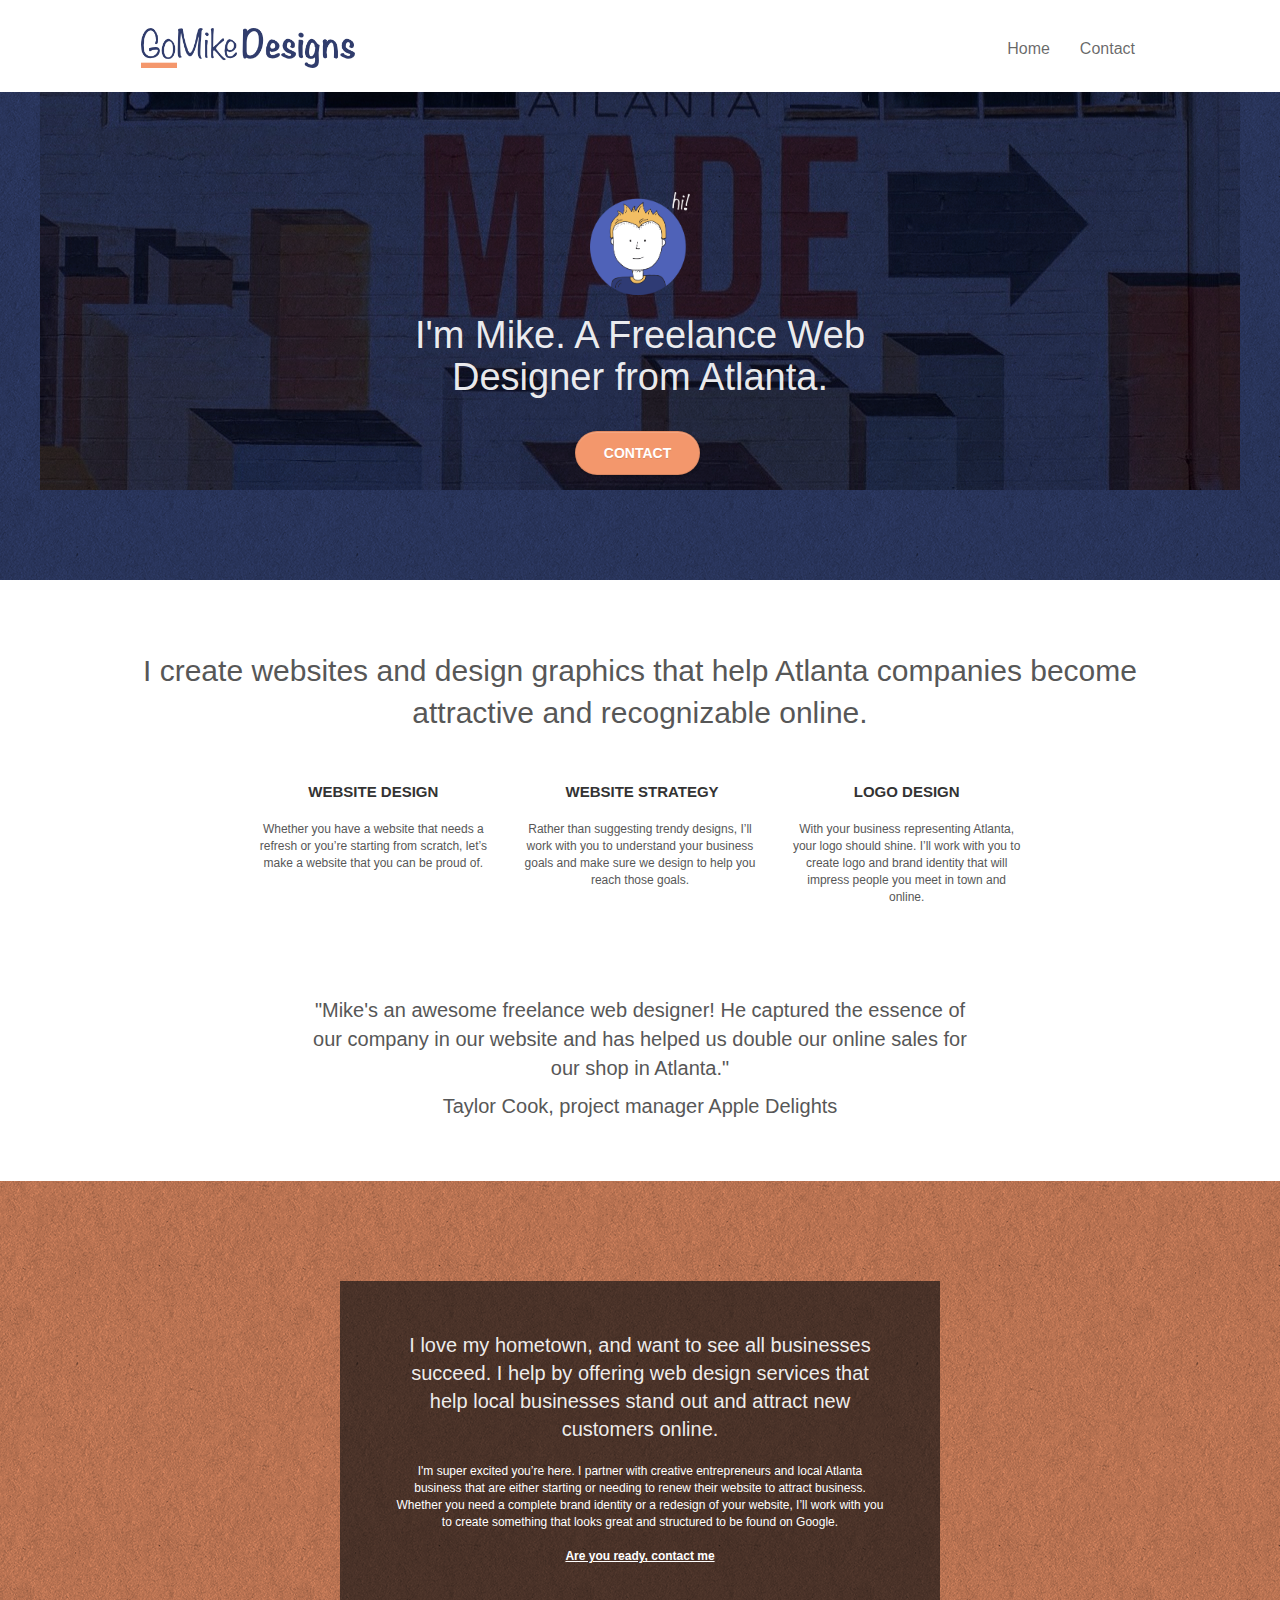
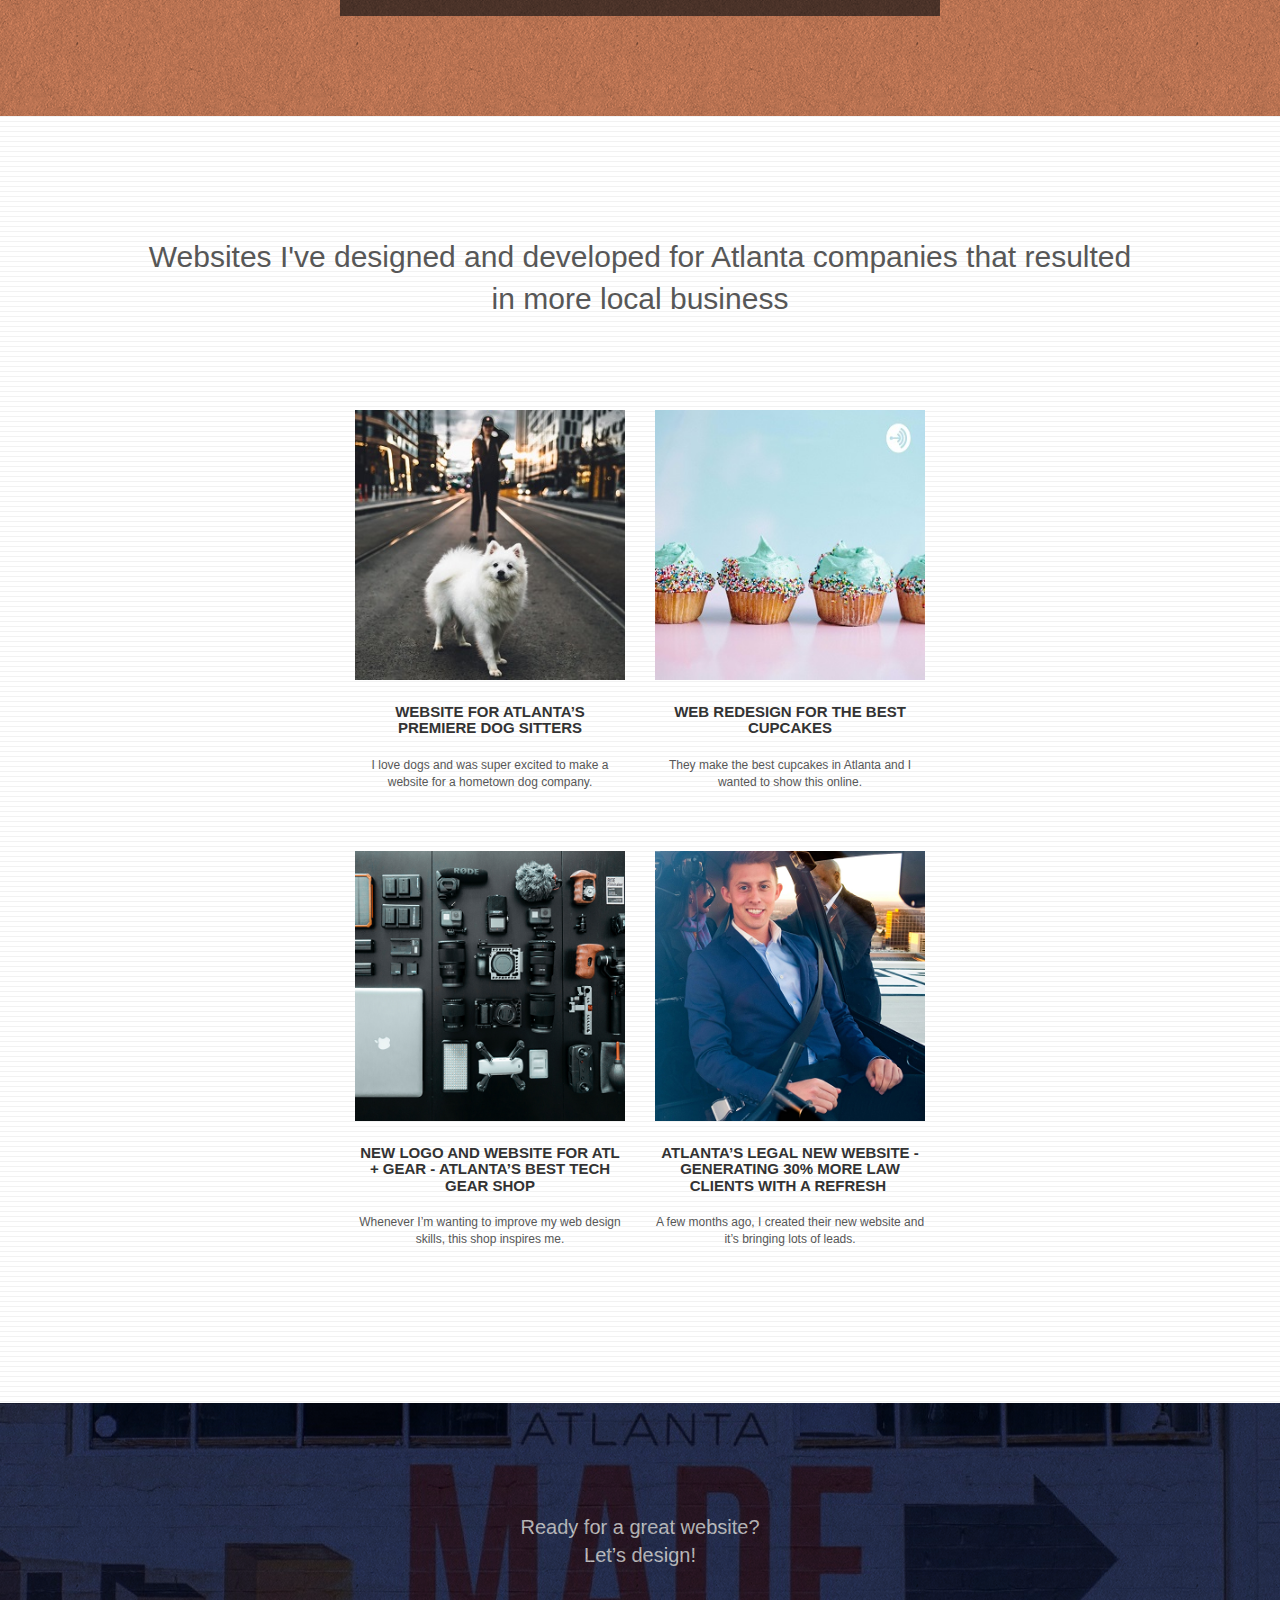
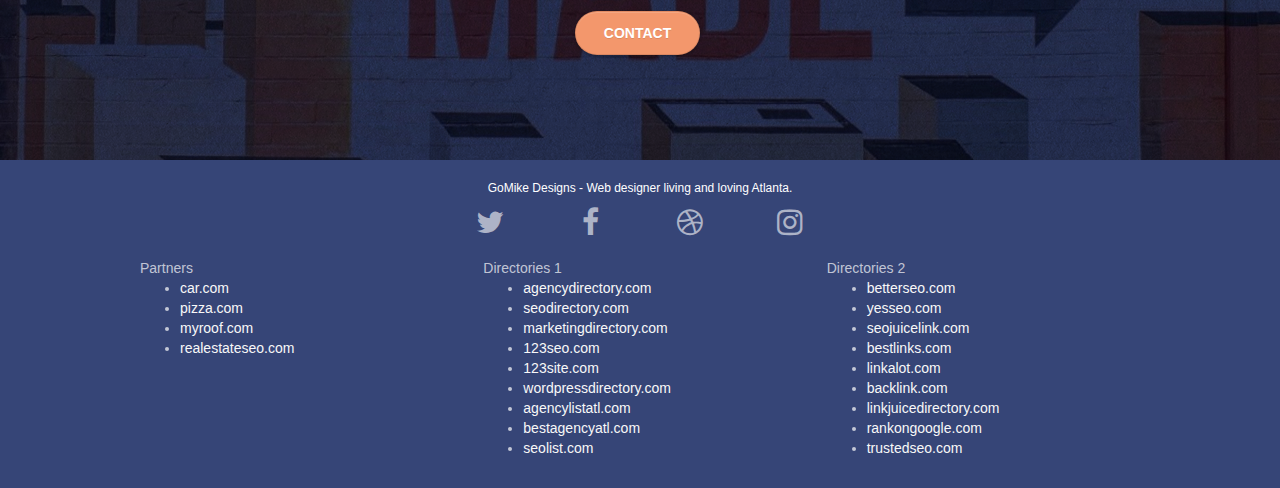
==== index.html @ 4f13a613 "resized images, few tweaks on code, changed a few colors" ====
<!doctype html>
<html lang="Default">
<head>
    <meta charset="utf-8">
    <meta name="description" content="This is Mike's website showcasing his objectives and projects as a freelance web designer from Atlanta.">
    <meta name="viewport" content="width=device-width, initial-scale=1.0, viewport-fit=cover">
    <link rel="shortcut icon" type="image/png" href="favicon.jpg">
    
	<link rel="stylesheet" type="text/css" href="styles.css">
	<link rel="stylesheet" type="text/css" href="./css/font-awesome.css">

    <title>Mike's Website</title>

    
<!-- Analytics -->
 
<!-- Analytics END -->
    
</head>
<body>
<!-- Main container -->
<div class="page-container">
    
<!-- bloc-0 -->
<div class="bloc bgc-white l-bloc " id="bloc-0">
	<div class="container bloc-sm">
		<nav class="navbar row">
			<div class="navbar-header">
					<a class="navbar-brand" href="index.html"><img src="img/atlanta%20web%20design%20logo.png" alt="Mike's freelance web developer logo Go Mike Designs" height="40" /></a>
					
				<button id="nav-toggle" type="button" class="ui-navbar-toggle navbar-toggle" data-toggle="collapse" data-target=".navbar-1">
					<span class="sr-only">Toggle navigation</span><span class="icon-bar"></span><span class="icon-bar"></span><span class="icon-bar"></span>
				</button>
			</div>
			<div class="collapse navbar-collapse navbar-1 special-dropdown-nav">
				<ul class="site-navigation nav navbar-nav">
					<li>
						<a href="index.html">Home</a>
					</li>
					<li>
					</li>
					<li>
						<a href="page2.html">Contact</a>
					</li>
				</ul>
			</div>
		</nav>
	</div>
</div>
<!-- bloc-0 END -->

<!-- bloc-1-hero -->
<div class="bloc bgc-dark-slate-blue bg-atlanta-20made-20sign d-bloc bg-t-edge bloc-bg-texture texture-paper b-parallax" id="bloc-1-hero">
	<div class="container bloc-lg">
		<div class="row tight-width-whitespace">
			<div class="col-sm-12">
				<img src="img/atlanta%20web%20designer%20mike.png" class="center-block image-resize-mode" width="100" alt="Mike's designer avatar saying hi from Atlanta" />
				<h1 class="text-center hero-bloc-text tc-white ">
					I'm Mike. A Freelance Web Designer from Atlanta.
				</h1>
				<div class="text-center">
					<a href="page2.html" class="btn btn-lg btn-clean btn-rd cta-hero btn-atomic-tangerine" id="cta-hero">Contact</a>
				</div>
			</div>
		</div>
	</div>
</div>
<!-- bloc-1-hero END -->

<!-- bloc-2-services -->
<div class="bloc bgc-white l-bloc" id="bloc-2-services">
	<div class="container bloc-md">
		<div class="row">
			<div class="col-sm-12 text-center">
				<h2 class="big">I create websites and design graphics that help Atlanta companies become attractive and recognizable online.</h2>
			</div>
		</div>
		<div class="row voffset-lg med-width-whitespace">
			<div class="col-sm-4">
				<div class="text-center">
					<span class="et-icon-browser sm-shadow icon-dark-slate-blue icons icon-lg"></span>
				</div>
				<h3 class="mg-md text-center service-header">
					Website Design
				</h3>
				<p class="text-center ">
					Whether you have a website that needs a refresh or you&rsquo;re starting from scratch, let&rsquo;s make a website that you can be proud of.
				</p>
			</div>
			<div class="col-sm-4">
				<div class="text-center">
					<span class="et-icon-presentation sm-shadow icon-dark-slate-blue icons icon-lg"></span>
				</div>
				<h3 class="mg-md text-center service-header">
					&nbsp;Website Strategy
				</h3>
				<p class="text-center ">
					Rather than suggesting trendy designs, I&rsquo;ll work with you to understand your business goals and make sure we design to help you reach those goals.<br>
				</p>
			</div>
			<div class="col-sm-4">
				<div class="text-center">
					<span class="et-icon-edit sm-shadow icon-dark-slate-blue icons icon-lg"></span>
				</div>
				<h3 class="mg-md text-center service-header">
					Logo Design
				</h3>
				<p class="text-center ">
					With your business representing Atlanta, your logo should shine. I&rsquo;ll work with you to create logo and brand identity that will impress people you meet in town and online.
				</p>
			</div>
		</div>
		<div class="row voffset-lg voffset">
			<div class="col-xs-12 col-md-8 col-md-offset-2 text-center">
				<p class="big">"Mike's an awesome freelance web designer! He captured the essence of our company in our website and has helped us double our online sales for our shop in Atlanta."</p>
				<p class="big">Taylor Cook, project manager Apple Delights</p>
			</div>
		</div>
	</div>
</div>
<!-- bloc-2-services END -->

<!-- bloc-3-what-i-do -->
<div class="bloc tc-white bgc-atomic-tangerine bloc-bg-texture texture-paper b-parallax bg-atlanta-20made-20sign-20orange d-bloc" id="bloc-3-what-i-do">
	<div class="container bloc-lg">
		<div class="row tight-width-whitespace black-background">
			<div class="col-sm-12">
				<h2 class="mg-md text-center tc-white">
					I love my hometown, and want to see all businesses succeed. I help by offering web design services that help local businesses stand out and attract new customers online.<br>
				</h2>
				<p class="text-center white">
					I'm super excited you&rsquo;re here. I partner with creative entrepreneurs and local Atlanta business that are either starting or needing to renew their website to attract business. Whether you need a complete brand identity or a redesign of your website, I&rsquo;ll work with you to create something that looks great and structured to be found on Google.<br><br><a class="ltc-white bold-link" href="page2.html">Are you ready, contact me</a><br>
				</p>
			</div>
		</div>
	</div>
</div>
<!-- bloc-3-what-i-do END -->

<!-- bloc-4-portfolio -->
<div class="bloc bgc-white bg-lines-h2-bg bg-repeat l-bloc" id="bloc-4-portfolio">
	<div class="container bloc-lg">
		<div class="row">
			<div class="col-sm-12 text-center">
				<h2 class="big">Websites I've designed and developed for Atlanta companies that resulted in more local business</h2>
			</div>
		</div>
		<div class="row tight-width-whitespace portfolio-row">
			<div class="col-sm-6">
				<a href="#" data-lightbox="img/11.jpg" data-gallery-id="gallery-1" data-caption="Website for Atlanta's Premiere dog salon" data-frame="snapshot-lb"><img src="img/11.jpg" class="img-responsive portfolio-thumb" alt="Portfolio image showing Mike's client with her dog on a street in Atlanta"/></a>
				<h3 class="mg-md text-center">
					Website for Atlanta&rsquo;s premiere Dog Sitters
				</h3>
				<p class="text-center">
					I love dogs and was super excited to make a website for a hometown dog company.
				</p>
			</div>
			<div class="col-sm-6">
				<a href="#" data-lightbox="img/2.jpg" data-gallery-id="gallery-1" data-caption="web redesign for the best cupcakes in Atlanta" data-frame="snapshot-lb"><img src="img/2.jpg" class="img-responsive portfolio-thumb" alt="Portfolio image showing cupcakes from Atlanta's best cupcake factory, a client from web developer Mike"/></a>
				<h3 class="mg-md text-center">
					Web redesign for the best cupcakes
				</h3>
				<p class="text-center">
					They make the best cupcakes in Atlanta and I wanted to show this online.
				</p>
			</div>
		</div>
		<div class="row tight-width-whitespace portfolio-row">
			<div class="col-sm-6">
				<a href="#" data-lightbox="img/3.bmp" data-gallery-id="gallery-1" data-caption="New logo and website for Atlanta's best tech gear shop" data-frame="snapshot-lb"><img src="img/3.bmp" class="img-responsive portfolio-thumb" alt="Portfolio image showing Atlanta's tech gear shop products from their website, a freelance project from Mike" /></a>
				<h3 class="mg-md text-center">
					New logo and website for Atl + Gear - Atlanta&rsquo;s best tech gear shop
				</h3>
				<p class="text-center">
					Whenever I&rsquo;m wanting to improve my web design skills, this shop inspires me.
				</p>
			</div>
			<div class="col-sm-6">
				<a href="#" data-lightbox="img/4.bmp" data-gallery-id="gallery-1" data-caption="Atlanta's legal website generates 30% more clients after web redesign" data-frame="snapshot-lb"><img src="img/4.bmp" class="img-responsive portfolio-thumb" alt="Portfolio image showing an employee from Atlanta's new legal website, designed by Go Mike Designs" /></a>
				<h3 class="mg-md text-center">
					Atlanta&rsquo;s legal new website - Generating 30% more law clients with a refresh&nbsp;
				</h3>
				<p class="text-center">
					A few months ago, I created their new website and it&rsquo;s bringing lots of leads.
				</p>
			</div>
		</div>
	</div>
</div>
<!-- bloc-4-portfolio END -->

<!-- bloc-5-cta -->
<div class="bloc bgc-dark-slate-blue bg-atlanta-20made-20sign d-bloc bloc-bg-texture texture-paper" id="bloc-5-cta">
	<div class="container bloc-lg">
		<div class="row">
			<h2 class="mg-md text-center tc-white">
				Ready for a great website? <br>Let&rsquo;s design!
			</h2>
			<div class="col-sm-12 text-center">
				<a href="page2.html" class="btn btn-atomic-tangerine btn-clean btn-rd btn-lg cta-hero">Contact</a>
			</div>
		</div>
	</div>
</div>
<!-- bloc-5-cta END -->

<!-- Footer - bloc-8 -->
<div class="bloc bgc-dark-slate-blue d-bloc" id="bloc-8">
	<div class="container bloc-sm">
		<div class="row">
			<div class="col-sm-12">
				<p class="text-center white">
					GoMike Designs - Web designer living and loving Atlanta.<br>
				</p>
				<div class="row row-no-gutters social">
					<div class="col-sm-3">
						<div class="text-center">
							<a class="social" href="index.html"><span class="fa fa-twitter icon-md"></span></a>
						</div>
					</div>
					<div class="col-sm-3">
						<div class="text-center">
							<a class="social" href="index.html"><span class="fa fa-facebook icon-md"></span></a>
						</div>
					</div>
					<div class="col-sm-3">
						<div class="text-center">
							<a class="social" href="index.html"><span class="fa fa-dribbble icon-md"></span></a>
						</div>
					</div>
					<div class="col-sm-3">
						<div class="text-center">
							<a class="social" href="index.html"><span class="fa fa-instagram icon-md"></span></a>
						</div>
					</div>
				</div>
					<div class="row">
					<div class="col-sm-4">
						Partners
							<ul>
								<li><a href="car.com">car.com</a></li>
								<li><a href="pizza.com">pizza.com</a></li>
								<li><a href="myroof.com">myroof.com</a></li>
								<li><a href="realestateseo.com">realestateseo.com</a></li>
							</ul>		
					</div>
					<div class="col-sm-4">
						Directories 1
						<ul>
							<li><a href="agencydirectory.com">agencydirectory.com</a></li>
							<li><a href="seodirectory.com">seodirectory.com</a></li>
							<li><a href="marketingdirectory.com">marketingdirectory.com</a></li>
							<li><a href="123seo.com">123seo.com</a></li>
							<li><a href="123site.com">123site.com</a></li>
							<li><a href="wordpressdirectory.com">wordpressdirectory.com</a></li>
							<li><a href="agencylistatl.com">agencylistatl.com</a></li>
							<li><a href="bestagencyatl.com">bestagencyatl.com</a></li>
							<li><a href="seolist.com">seolist.com</a></li>
						</ul>
					</div>
					<div class="col-sm-4">
						Directories 2
						<ul>
							<li><a href="betterseo.com">betterseo.com</a></li>
							<li><a href="yesseo.com">yesseo.com</a></li>
							<li><a href="seojuicelink.com">seojuicelink.com</a></li>
							<li><a href="bestlinks.com">bestlinks.com</a></li>
							<li><a href="linkalot.com">linkalot.com</a></li>
							<li><a href="backlink.com">backlink.com</a></li>
							<li><a href="linkjuicedirectory.com">linkjuicedirectory.com</a></li>
							<li><a href="rankongoogle.com">rankongoogle.com</a></li>
							<li><a href="trustedseo.com">trustedseo.com</a></li>
						</ul>
					</div>
				</div>
			</div>
		</div>
	</div>
</div>
<!-- Footer - bloc-8 END -->

</div>
<!-- Main container END -->

</body>
</html>
---- styles.css ----
html {font-family:sans-serif;-webkit-text-size-adjust:100%;-ms-text-size-adjust:100%}
body {margin:0}
footer,header,main,nav {display:block}
[hidden] {display:none}
a {background-color:transparent}
a:active,a:hover {outline:0}
b {font-weight:700}
h1 {margin:.67em 0;font-size:2em}
img {border:0}
button,input,textarea {margin:0;font:inherit;color:inherit}
button {overflow:visible}
button {text-transform:none}
button,html input[type=button],input[type=reset],input[type=submit] {-webkit-appearance:button;cursor:pointer}
* {-webkit-box-sizing:border-box;-moz-box-sizing:border-box;box-sizing:border-box}
:after,:before {-webkit-box-sizing:border-box;-moz-box-sizing:border-box;box-sizing:border-box}
html {font-size:10px;-webkit-tap-highlight-color:transparent}
body {font-family:"Helvetica Neue",Helvetica,Arial,sans-serif;font-size:14px;line-height:1.42857143;color:#333;background-color:#fff}
button,input,textarea {font-family:inherit;font-size:inherit;line-height:inherit}
a {color:#337ab7;text-decoration:none}
a:focus,a:hover {color:#23527c;text-decoration:underline}
a:focus {outline:thin dotted;outline:5px auto -webkit-focus-ring-color;outline-offset:-2px}
img {vertical-align:middle}
.img-responsive {display:block;max-width:100%;height:auto}
.sr-only {position:absolute;width:1px;height:1px;padding:0;margin:-1px;overflow:hidden;clip:rect(0,0,0,0);border:0}
[role=button] {cursor:pointer}
.h1,.h2,.h3,.h4,.h5,.h6,h1,h2,h3,h4,h5,h6 {font-family:inherit;font-weight:500;line-height:1.1;color:inherit}
.h1,.h2,.h3,h1,h2,h3 {margin-top:20px;margin-bottom:10px}
.h4,.h5,.h6,h4,h5,h6 {margin-top:10px;margin-bottom:10px}
.h1,h1 {font-size:36px}
.h2,h2 {font-size:30px}
.h3,h3 {font-size:24px}
.h4,h4 {font-size:18px}
.h5,h5 {font-size:14px}
.h6,h6 {font-size:12px}
p {margin:0 0 10px}
.text-center {text-align:center}
.text-success {color:#3c763d}
a.text-success:focus,a.text-success:hover {color:#2b542c}
.bg-success {background-color:#dff0d8}
a.bg-success:focus,a.bg-success:hover {background-color:#c1e2b3}
.page-header {padding-bottom:9px;margin:40px 0 20px;border-bottom:1px solid #eee}
ul {margin-top:0;margin-bottom:10px}
ul ul {margin-bottom:0}
.container {padding-right:15px;padding-left:15px;margin-right:auto;margin-left:auto}
@media (min-width:768px) {.container {width:750px}
}
@media (min-width:992px) {.container {width:970px}
}
@media (min-width:1200px) {.container {width:1170px}
}
.row {margin-right:-15px;margin-left:-15px}
.col-lg-1,.col-lg-10,.col-lg-11,.col-lg-12,.col-lg-2,.col-lg-3,.col-lg-4,.col-lg-5,.col-lg-6,.col-lg-7,.col-lg-8,.col-lg-9,.col-md-1,.col-md-10,.col-md-11,.col-md-12,.col-md-2,.col-md-3,.col-md-4,.col-md-5,.col-md-6,.col-md-7,.col-md-8,.col-md-9,.col-sm-1,.col-sm-10,.col-sm-11,.col-sm-12,.col-sm-2,.col-sm-3,.col-sm-4,.col-sm-5,.col-sm-6,.col-sm-7,.col-sm-8,.col-sm-9,.col-xs-1,.col-xs-10,.col-xs-11,.col-xs-12,.col-xs-2,.col-xs-3,.col-xs-4,.col-xs-5,.col-xs-6,.col-xs-7,.col-xs-8,.col-xs-9 {position:relative;min-height:1px;padding-right:15px;padding-left:15px}
.col-xs-1,.col-xs-10,.col-xs-11,.col-xs-12,.col-xs-2,.col-xs-3,.col-xs-4,.col-xs-5,.col-xs-6,.col-xs-7,.col-xs-8,.col-xs-9 {float:left}
.col-xs-12 {width:100%}
.col-xs-11 {width:91.66666667%}
.col-xs-10 {width:83.33333333%}
.col-xs-9 {width:75%}
.col-xs-8 {width:66.66666667%}
.col-xs-7 {width:58.33333333%}
.col-xs-6 {width:50%}
.col-xs-5 {width:41.66666667%}
.col-xs-4 {width:33.33333333%}
.col-xs-3 {width:25%}
.col-xs-2 {width:16.66666667%}
.col-xs-1 {width:8.33333333%}
.col-xs-offset-12 {margin-left:100%}
.col-xs-offset-11 {margin-left:91.66666667%}
.col-xs-offset-10 {margin-left:83.33333333%}
.col-xs-offset-9 {margin-left:75%}
.col-xs-offset-8 {margin-left:66.66666667%}
.col-xs-offset-7 {margin-left:58.33333333%}
.col-xs-offset-6 {margin-left:50%}
.col-xs-offset-5 {margin-left:41.66666667%}
.col-xs-offset-4 {margin-left:33.33333333%}
.col-xs-offset-3 {margin-left:25%}
.col-xs-offset-2 {margin-left:16.66666667%}
.col-xs-offset-1 {margin-left:8.33333333%}
.col-xs-offset-0 {margin-left:0}
@media (min-width:768px) {.col-sm-1,.col-sm-10,.col-sm-11,.col-sm-12,.col-sm-2,.col-sm-3,.col-sm-4,.col-sm-5,.col-sm-6,.col-sm-7,.col-sm-8,.col-sm-9 {float:left}
.col-sm-12 {width:100%}
.col-sm-11 {width:91.66666667%}
.col-sm-10 {width:83.33333333%}
.col-sm-9 {width:75%}
.col-sm-8 {width:66.66666667%}
.col-sm-7 {width:58.33333333%}
.col-sm-6 {width:50%}
.col-sm-5 {width:41.66666667%}
.col-sm-4 {width:33.33333333%}
.col-sm-3 {width:25%}
.col-sm-2 {width:16.66666667%}
.col-sm-1 {width:8.33333333%}
.col-sm-offset-12 {margin-left:100%}
.col-sm-offset-11 {margin-left:91.66666667%}
.col-sm-offset-10 {margin-left:83.33333333%}
.col-sm-offset-9 {margin-left:75%}
.col-sm-offset-8 {margin-left:66.66666667%}
.col-sm-offset-7 {margin-left:58.33333333%}
.col-sm-offset-6 {margin-left:50%}
.col-sm-offset-5 {margin-left:41.66666667%}
.col-sm-offset-4 {margin-left:33.33333333%}
.col-sm-offset-3 {margin-left:25%}
.col-sm-offset-2 {margin-left:16.66666667%}
.col-sm-offset-1 {margin-left:8.33333333%}
.col-sm-offset-0 {margin-left:0}
}
@media (min-width:992px) {.col-md-1,.col-md-10,.col-md-11,.col-md-12,.col-md-2,.col-md-3,.col-md-4,.col-md-5,.col-md-6,.col-md-7,.col-md-8,.col-md-9 {float:left}
.col-md-12 {width:100%}
.col-md-11 {width:91.66666667%}
.col-md-10 {width:83.33333333%}
.col-md-9 {width:75%}
.col-md-8 {width:66.66666667%}
.col-md-7 {width:58.33333333%}
.col-md-6 {width:50%}
.col-md-5 {width:41.66666667%}
.col-md-4 {width:33.33333333%}
.col-md-3 {width:25%}
.col-md-2 {width:16.66666667%}
.col-md-1 {width:8.33333333%}
.col-md-offset-12 {margin-left:100%}
.col-md-offset-11 {margin-left:91.66666667%}
.col-md-offset-10 {margin-left:83.33333333%}
.col-md-offset-9 {margin-left:75%}
.col-md-offset-8 {margin-left:66.66666667%}
.col-md-offset-7 {margin-left:58.33333333%}
.col-md-offset-6 {margin-left:50%}
.col-md-offset-5 {margin-left:41.66666667%}
.col-md-offset-4 {margin-left:33.33333333%}
.col-md-offset-3 {margin-left:25%}
.col-md-offset-2 {margin-left:16.66666667%}
.col-md-offset-1 {margin-left:8.33333333%}
.col-md-offset-0 {margin-left:0}
}
@media (min-width:1200px) {.col-lg-1,.col-lg-10,.col-lg-11,.col-lg-12,.col-lg-2,.col-lg-3,.col-lg-4,.col-lg-5,.col-lg-6,.col-lg-7,.col-lg-8,.col-lg-9 {float:left}
.col-lg-12 {width:100%}
.col-lg-11 {width:91.66666667%}
.col-lg-10 {width:83.33333333%}
.col-lg-9 {width:75%}
.col-lg-8 {width:66.66666667%}
.col-lg-7 {width:58.33333333%}
.col-lg-6 {width:50%}
.col-lg-5 {width:41.66666667%}
.col-lg-4 {width:33.33333333%}
.col-lg-3 {width:25%}
.col-lg-2 {width:16.66666667%}
.col-lg-1 {width:8.33333333%}
.col-lg-offset-12 {margin-left:100%}
.col-lg-offset-11 {margin-left:91.66666667%}
.col-lg-offset-10 {margin-left:83.33333333%}
.col-lg-offset-9 {margin-left:75%}
.col-lg-offset-8 {margin-left:66.66666667%}
.col-lg-offset-7 {margin-left:58.33333333%}
.col-lg-offset-6 {margin-left:50%}
.col-lg-offset-5 {margin-left:41.66666667%}
.col-lg-offset-4 {margin-left:33.33333333%}
.col-lg-offset-3 {margin-left:25%}
.col-lg-offset-2 {margin-left:16.66666667%}
.col-lg-offset-1 {margin-left:8.33333333%}
.col-lg-offset-0 {margin-left:0}
}
caption {padding-top:8px;padding-bottom:8px;color:#777;text-align:left}
label {display:inline-block;max-width:100%;margin-bottom:5px;font-weight:700}
input[type=search] {-webkit-box-sizing:border-box;-moz-box-sizing:border-box;box-sizing:border-box}
input[type=checkbox],input[type=radio] {margin:4px 0 0;line-height:normal}
input[type=file] {display:block}
input[type=range] {display:block;width:100%}
input[type=checkbox]:focus,input[type=file]:focus,input[type=radio]:focus {outline:thin dotted;outline:5px auto -webkit-focus-ring-color;outline-offset:-2px}
.form-control {display:block;width:100%;height:34px;padding:6px 12px;font-size:14px;line-height:1.42857143;color:#555;background-color:#fff;background-image:none;border:1px solid #ccc;border-radius:4px;-webkit-box-shadow:inset 0 1px 1px rgba(0,0,0,.075);box-shadow:inset 0 1px 1px rgba(0,0,0,.075);}
.form-control:focus {border-color:#66afe9;outline:0;-webkit-box-shadow:inset 0 1px 1px rgba(0,0,0,.075),0 0 8px rgba(102,175,233,.6);box-shadow:inset 0 1px 1px rgba(0,0,0,.075),0 0 8px rgba(102,175,233,.6)}
.form-control::-moz-placeholder {color:#999;opacity:1}
.form-control:-ms-input-placeholder {color:#999}
.form-control::-webkit-input-placeholder {color:#999}
.form-control[disabled],.form-control[readonly] {background-color:#eee;opacity:1}
.form-control[disabled] {cursor:not-allowed}
textarea.form-control {height:auto}
input[type=search] {-webkit-appearance:none}
@media screen and (-webkit-min-device-pixel-ratio:0) {input[type=date].form-control,input[type=datetime-local].form-control,input[type=month].form-control,input[type=time].form-control {line-height:34px}
.input-group-sm input[type=date],.input-group-sm input[type=datetime-local],.input-group-sm input[type=month],.input-group-sm input[type=time],input[type=date].input-sm,input[type=datetime-local].input-sm,input[type=month].input-sm,input[type=time].input-sm {line-height:30px}
.input-group-lg input[type=date],.input-group-lg input[type=datetime-local],.input-group-lg input[type=month],.input-group-lg input[type=time],input[type=date].input-lg,input[type=datetime-local].input-lg,input[type=month].input-lg,input[type=time].input-lg {line-height:46px}
}
.form-group {margin-bottom:15px}
input[type=checkbox][disabled],input[type=radio][disabled] {cursor:not-allowed}
.input-sm {height:30px;padding:5px 10px;font-size:12px;line-height:1.5;border-radius:3px}
textarea.input-sm {height:auto}
.form-group-sm .form-control {height:30px;padding:5px 10px;font-size:12px;line-height:1.5;border-radius:3px}
.form-group-sm textarea.form-control {height:auto}
.input-lg {height:46px;padding:10px 16px;font-size:18px;line-height:1.3333333;border-radius:6px}
textarea.input-lg {height:auto}
.form-group-lg .form-control {height:46px;padding:10px 16px;font-size:18px;line-height:1.3333333;border-radius:6px}
.form-group-lg textarea.form-control {height:auto}
.has-success .control-label,.has-success .help-block {color:#3c763d}
.has-success .form-control {border-color:#3c763d;-webkit-box-shadow:inset 0 1px 1px rgba(0,0,0,.075);box-shadow:inset 0 1px 1px rgba(0,0,0,.075)}
.has-success .form-control:focus {border-color:#2b542c;-webkit-box-shadow:inset 0 1px 1px rgba(0,0,0,.075),0 0 6px #67b168;box-shadow:inset 0 1px 1px rgba(0,0,0,.075),0 0 6px #67b168}
.help-block {display:block;margin-top:5px;margin-bottom:10px;color:#737373}
.btn {display:inline-block;padding:6px 12px;margin-bottom:0;font-size:14px;font-weight:400;line-height:1.42857143;text-align:center;white-space:nowrap;vertical-align:middle;-ms-touch-action:manipulation;touch-action:manipulation;cursor:pointer;-webkit-user-select:none;-moz-user-select:none;-ms-user-select:none;user-select:none;background-image:none;border:1px solid transparent;border-radius:4px}
.btn:active:focus,.btn:focus {outline:thin dotted;outline:5px auto -webkit-focus-ring-color;outline-offset:-2px}
.btn:focus,.btn:hover {color:#333;text-decoration:none}
.btn:active {background-image:none;outline:0;-webkit-box-shadow:inset 0 3px 5px rgba(0,0,0,.125);box-shadow:inset 0 3px 5px rgba(0,0,0,.125)}
.btn[disabled] {cursor:not-allowed;-webkit-box-shadow:none;box-shadow:none;opacity:.65}
.btn-default {color:#333;background-color:#fff;border-color:#ccc}
.btn-default:focus {color:#333;background-color:#e6e6e6;border-color:#8c8c8c}
.btn-default:hover {color:#333;background-color:#e6e6e6;border-color:#adadad}
.btn-default:active {color:#333;background-color:#e6e6e6;border-color:#adadad}
.btn-default:active:focus,.btn-default:active:hover {color:#333;background-color:#d4d4d4;border-color:#8c8c8c}
.btn-default:active {background-image:none}
.btn-default[disabled],.btn-default[disabled]:active,.btn-default[disabled]:focus,.btn-default[disabled]:hover {background-color:#fff;border-color:#ccc}
.btn-success {color:#fff;background-color:#5cb85c;border-color:#4cae4c}
.btn-success:focus {color:#fff;background-color:#449d44;border-color:#255625}
.btn-success:hover {color:#fff;background-color:#449d44;border-color:#398439}
.btn-success:active {color:#fff;background-color:#449d44;border-color:#398439}
.btn-success:active:focus,.btn-success:active:hover {color:#fff;background-color:#398439;border-color:#255625}
.btn-success:active {background-image:none}
.btn-success[disabled],.btn-success[disabled]:active,.btn-success[disabled]:focus,.btn-success[disabled]:hover {background-color:#5cb85c;border-color:#4cae4c}
.btn-link {font-weight:400;color:#337ab7;border-radius:0}
.btn-link,.btn-link:active,.btn-link[disabled] {background-color:transparent;-webkit-box-shadow:none;box-shadow:none}
.btn-link,.btn-link:active,.btn-link:focus,.btn-link:hover {border-color:transparent}
.btn-link:focus,.btn-link:hover {color:#23527c;text-decoration:underline;background-color:transparent}
.btn-link[disabled]:focus,.btn-link[disabled]:hover {color:#777;text-decoration:none}
.btn-group-lg>.btn,.btn-lg {padding:10px 16px;font-size:18px;line-height:1.3333333;border-radius:6px}
.btn-group-sm>.btn,.btn-sm {padding:5px 10px;font-size:12px;line-height:1.5;border-radius:3px}
.btn-group-xs>.btn,.btn-xs {padding:1px 5px;font-size:12px;line-height:1.5;border-radius:3px}
.btn-block {display:block;width:100%}
.btn-block+.btn-block {margin-top:5px}
input[type=button].btn-block,input[type=reset].btn-block,input[type=submit].btn-block {width:100%}
.collapse {display:none}
.collapse.in {display:block}
.dropdown {position:relative}
.dropdown-toggle:focus {outline:0}
.dropdown-header {display:block;padding:3px 20px;font-size:12px;line-height:1.42857143;color:#777;white-space:nowrap}
.btn-group {position:relative;display:inline-block;vertical-align:middle}
.btn-group>.btn {position:relative;float:left}
.btn-group>.btn:active,.btn-group>.btn:focus,.btn-group>.btn:hover {z-index:2}
.btn-group .btn+.btn,.btn-group .btn+.btn-group,.btn-group .btn-group+.btn,.btn-group .btn-group+.btn-group {margin-left:-1px}
.btn-group>.btn:not(:first-child):not(:last-child):not(.dropdown-toggle) {border-radius:0}
.btn-group>.btn:first-child {margin-left:0}
.btn-group>.btn:first-child:not(:last-child):not(.dropdown-toggle) {border-top-right-radius:0;border-bottom-right-radius:0}
.btn-group>.btn:last-child:not(:first-child),.btn-group>.dropdown-toggle:not(:first-child) {border-top-left-radius:0;border-bottom-left-radius:0}
.btn-group>.btn-group {float:left}
.btn-group>.btn-group:not(:first-child):not(:last-child)>.btn {border-radius:0}
.btn-group>.btn-group:first-child:not(:last-child)>.btn:last-child,.btn-group>.btn-group:first-child:not(:last-child)>.dropdown-toggle {border-top-right-radius:0;border-bottom-right-radius:0}
.btn-group>.btn-group:last-child:not(:first-child)>.btn:first-child {border-top-left-radius:0;border-bottom-left-radius:0}
.btn-group .dropdown-toggle:active {outline:0}
.btn-group>.btn+.dropdown-toggle {padding-right:8px;padding-left:8px}
.btn-group>.btn-lg+.dropdown-toggle {padding-right:12px;padding-left:12px}
[data-toggle=buttons]>.btn input[type=checkbox],[data-toggle=buttons]>.btn input[type=radio],[data-toggle=buttons]>.btn-group>.btn input[type=checkbox],[data-toggle=buttons]>.btn-group>.btn input[type=radio] {position:absolute;clip:rect(0,0,0,0);pointer-events:none}
.input-group {position:relative;display:table;border-collapse:separate}
.input-group[class*=col-] {float:none;padding-right:0;padding-left:0}
.input-group .form-control {position:relative;z-index:2;float:left;width:100%;margin-bottom:0}
.input-group-lg>.form-control,.input-group-lg>.input-group-btn>.btn {height:46px;padding:10px 16px;font-size:18px;line-height:1.3333333;border-radius:6px}
textarea.input-group-lg>.form-control,textarea.input-group-lg>.input-group-btn>.btn {height:auto}
.input-group-sm>.form-control,.input-group-sm>.input-group-btn>.btn {height:30px;padding:5px 10px;font-size:12px;line-height:1.5;border-radius:3px}
textarea.input-group-sm>.form-control,textarea.input-group-sm>.input-group-btn>.btn {height:auto}
.input-group .form-control,.input-group-btn {display:table-cell}
.input-group .form-control:not(:first-child):not(:last-child),.input-group-btn:not(:first-child):not(:last-child) {border-radius:0}
.input-group-btn {width:1%;white-space:nowrap;vertical-align:middle}
.input-group .form-control:first-child,.input-group-btn:first-child>.btn,.input-group-btn:first-child>.btn-group>.btn,.input-group-btn:first-child>.dropdown-toggle,.input-group-btn:last-child>.btn-group:not(:last-child)>.btn,.input-group-btn:last-child>.btn:not(:last-child):not(.dropdown-toggle) {border-top-right-radius:0;border-bottom-right-radius:0}
.input-group .form-control:last-child,.input-group-btn:first-child>.btn-group:not(:first-child)>.btn,.input-group-btn:first-child>.btn:not(:first-child),.input-group-btn:last-child>.btn,.input-group-btn:last-child>.btn-group>.btn,.input-group-btn:last-child>.dropdown-toggle {border-top-left-radius:0;border-bottom-left-radius:0}
.input-group-btn {position:relative;font-size:0;white-space:nowrap}
.input-group-btn>.btn {position:relative}
.input-group-btn>.btn+.btn {margin-left:-1px}
.input-group-btn>.btn:active,.input-group-btn>.btn:focus,.input-group-btn>.btn:hover {z-index:2}
.input-group-btn:first-child>.btn,.input-group-btn:first-child>.btn-group {margin-right:-1px}
.input-group-btn:last-child>.btn,.input-group-btn:last-child>.btn-group {z-index:2;margin-left:-1px}
.nav {padding-left:0;margin-bottom:0;list-style:none}
.nav>li {position:relative;display:block}
.nav>li>a {position:relative;display:block;padding:10px 15px}
.nav>li>a:focus,.nav>li>a:hover {text-decoration:none;background-color:#eee}
.nav>li>a>img {max-width:none}
.navbar {position:relative;min-height:50px;margin-bottom:20px;border:1px solid transparent}
@media (min-width:768px) {.navbar {border-radius:4px}
}
@media (min-width:768px) {.navbar-header {float:left}
}
.navbar-collapse {padding-right:15px;padding-left:15px;overflow-x:visible;-webkit-overflow-scrolling:touch;border-top:1px solid transparent;-webkit-box-shadow:inset 0 1px 0 rgba(255,255,255,.1);box-shadow:inset 0 1px 0 rgba(255,255,255,.1)}
.navbar-collapse.in {overflow-y:auto}
@media (min-width:768px) {.navbar-collapse {width:auto;border-top:0;-webkit-box-shadow:none;box-shadow:none}
.navbar-collapse.collapse {display:block!important;height:auto!important;padding-bottom:0;overflow:visible!important}
.navbar-collapse.in {overflow-y:visible}
}
.container>.navbar-collapse,.container>.navbar-header {margin-right:-15px;margin-left:-15px}
@media (min-width:768px) {.container>.navbar-collapse,.container>.navbar-header {margin-right:0;margin-left:0}
}
.navbar-brand {float:left;height:50px;padding:15px 15px;font-size:18px;line-height:20px}
.navbar-brand:focus,.navbar-brand:hover {text-decoration:none}
.navbar-brand>img {display:block}
@media (min-width:768px) {.navbar>.container .navbar-brand {margin-left:-15px}
}
.navbar-toggle {position:relative;float:right;padding:9px 10px;margin-top:8px;margin-right:15px;margin-bottom:8px;background-color:transparent;background-image:none;border:1px solid transparent;border-radius:4px}
.navbar-toggle:focus {outline:0}
.navbar-toggle .icon-bar {display:block;width:22px;height:2px;border-radius:1px}
.navbar-toggle .icon-bar+.icon-bar {margin-top:4px}
@media (min-width:768px) {.navbar-toggle {display:none}
}
.navbar-nav {margin:7.5px -15px}
.navbar-nav>li>a {padding-top:10px;padding-bottom:10px;line-height:20px}
@media (min-width:768px) {.navbar-nav {float:left;margin:0}
.navbar-nav>li {float:left}
.navbar-nav>li>a {padding-top:15px;padding-bottom:15px}
}
.navbar-form {padding:10px 15px;margin-top:8px;margin-right:-15px;margin-bottom:8px;margin-left:-15px;border-top:1px solid transparent;border-bottom:1px solid transparent;-webkit-box-shadow:inset 0 1px 0 rgba(255,255,255,.1),0 1px 0 rgba(255,255,255,.1);box-shadow:inset 0 1px 0 rgba(255,255,255,.1),0 1px 0 rgba(255,255,255,.1)}
@media (min-width:768px) {.navbar-form .form-group {display:inline-block;margin-bottom:0;vertical-align:middle}
.navbar-form .form-control {display:inline-block;width:auto;vertical-align:middle}
.navbar-form .input-group {display:inline-table;vertical-align:middle}
.navbar-form .input-group .form-control,.navbar-form .input-group .input-group-btn {width:auto}
.navbar-form .input-group>.form-control {width:100%}
.navbar-form .control-label {margin-bottom:0;vertical-align:middle}
}
@media (max-width:767px) {.navbar-form .form-group {margin-bottom:5px}
.navbar-form .form-group:last-child {margin-bottom:0}
}
@media (min-width:768px) {.navbar-form {width:auto;padding-top:0;padding-bottom:0;margin-right:0;margin-left:0;border:0;-webkit-box-shadow:none;box-shadow:none}
}
.navbar-btn {margin-top:8px;margin-bottom:8px}
.navbar-btn.btn-sm {margin-top:10px;margin-bottom:10px}
.navbar-btn.btn-xs {margin-top:14px;margin-bottom:14px}
.navbar-text {margin-top:15px;margin-bottom:15px}
@media (min-width:768px) {.navbar-text {float:left;margin-right:15px;margin-left:15px}
}
.navbar-default {background-color:#f8f8f8;border-color:#e7e7e7}
.navbar-default .navbar-brand {color:#777}
.navbar-default .navbar-brand:focus,.navbar-default .navbar-brand:hover {color:#5e5e5e;background-color:transparent}
.navbar-default .navbar-text {color:#777}
.navbar-default .navbar-nav>li>a {color:#777}
.navbar-default .navbar-nav>li>a:focus,.navbar-default .navbar-nav>li>a:hover {color:#333;background-color:transparent}
.navbar-default .navbar-toggle {border-color:#ddd}
.navbar-default .navbar-toggle:focus,.navbar-default .navbar-toggle:hover {background-color:#ddd}
.navbar-default .navbar-toggle .icon-bar {background-color:#888}
.navbar-default .navbar-collapse,.navbar-default .navbar-form {border-color:#e7e7e7}
.navbar-default .navbar-link {color:#777}
.navbar-default .navbar-link:hover {color:#333}
.navbar-default .btn-link {color:#777}
.navbar-default .btn-link:focus,.navbar-default .btn-link:hover {color:#333}
.navbar-default .btn-link[disabled]:focus,.navbar-default .btn-link[disabled]:hover {color:#ccc}
.label {display:inline;padding:.2em .6em .3em;font-size:75%;font-weight:700;line-height:1;color:#fff;text-align:center;white-space:nowrap;vertical-align:baseline;border-radius:.25em}
a.label:focus,a.label:hover {color:#fff;text-decoration:none;cursor:pointer}
.label:empty {display:none}
.btn .label {position:relative;top:-1px}
.label-default {background-color:#777}
.label-default[href]:focus,.label-default[href]:hover {background-color:#5e5e5e}
.label-success {background-color:#5cb85c}
.label-success[href]:focus,.label-success[href]:hover {background-color:#449d44}
@-webkit-keyframes progress-bar-stripes {from {background-position:40px 0}
to {background-position:0 0}
}
@-o-keyframes progress-bar-stripes {from {background-position:40px 0}
to {background-position:0 0}
}
@keyframes progress-bar-stripes {from {background-position:40px 0}
to {background-position:0 0}
}
.container:after,.container:before,.nav:after,.nav:before,.navbar-collapse:after,.navbar-collapse:before,.navbar-header:after,.navbar-header:before,.navbar:after,.navbar:before,.row:after,.row:before {display:table;content:" "}
.container:after,.nav:after,.navbar-collapse:after,.navbar-header:after,.navbar:after,.row:after {clear:both}
.center-block {display:block;margin-right:auto;margin-left:auto}
.show {display:block!important}
body {margin:0;padding:0;background:#fff;overflow-x:hidden;-webkit-font-smoothing:antialiased;-moz-osx-font-smoothing:grayscale}
a,button {outline:0!important}
a:hover {text-decoration:none;cursor:pointer}
.bloc {width:100%;clear:both;background:50% 50% no-repeat;padding:0 50px;-webkit-background-size:cover;-moz-background-size:cover;-o-background-size:cover;background-size:cover;position:relative}
.bloc .container {padding-left:0;padding-right:0}
.bloc-lg {padding:100px 50px}
.bloc-md {padding:50px}
.bloc-sm {padding:20px 50px}
.bg-b-edge,.bg-br-edge,.bg-center,.bg-l-edge,.bg-repeat,.bg-t-edge {-webkit-background-size:auto!important;-moz-background-size:auto!important;-o-background-size:auto!important;background-size:auto!important}
.bg-repeat {background:repeat}
.bg-t-edge {background:top no-repeat}
.bloc-bg-texture::before {content:"";background-size:2px 2px;position:absolute;top:0;bottom:0;left:0;right:0}
.texture-paper::before {background:url(img/texture-paper.png);background-size:280px 280px}
.b-parallax {background-attachment:fixed}
.d-bloc {color:rgba(255,255,255,.7)}
.d-bloc button:hover {color:rgba(255,255,255,.9)}
.d-bloc .a-btn,.d-bloc .navbar a,.d-bloc .navbar-brand,.d-bloc a .icon-lg,.d-bloc a .icon-md,.d-bloc a .icon-sm,.d-bloc h1 a,.d-bloc h2 a,.d-bloc h3 a,.d-bloc h4 a,.d-bloc h5 a,.d-bloc h6 a,.d-bloc p a {color:rgba(255,255,255,.6)}
.d-bloc .a-btn:hover,.d-bloc .navbar a:hover,.d-bloc .navbar-brand:hover,.d-bloc a:hover .icon-lg,.d-bloc a:hover .icon-md,.d-bloc a:hover .icon-sm,.d-bloc h1 a:hover,.d-bloc h2 a:hover,.d-bloc h3 a:hover,.d-bloc h4 a:hover,.d-bloc h5 a:hover,.d-bloc h6 a:hover,.d-bloc p a:hover {color:rgba(255,255,255,1)}
.d-bloc .navbar-toggle .icon-bar {background:rgba(255,255,255,1)}
.l-bloc {color:rgba(0,0,0,.5)}
.l-bloc button:hover {color:rgba(0,0,0,.7)}
.l-bloc .a-btn,.l-bloc .navbar a,.l-bloc .navbar-brand,.l-bloc a .icon-lg,.l-bloc a .icon-md,.l-bloc a .icon-sm,.l-bloc h1 a,.l-bloc h2 a,.l-bloc h3 a,.l-bloc h4 a,.l-bloc h5 a,.l-bloc h6 a,.l-bloc p a {color:rgba(0,0,0,.6)}
.l-bloc .a-btn:hover,.l-bloc .navbar a:hover,.l-bloc .navbar-brand:hover,.l-bloc a:hover .icon-lg,.l-bloc a:hover .icon-md,.l-bloc a:hover .icon-sm,.l-bloc h1 a:hover,.l-bloc h2 a:hover,.l-bloc h3 a:hover,.l-bloc h4 a:hover,.l-bloc h5 a:hover,.l-bloc h6 a:hover,.l-bloc p a:hover {color:rgba(0,0,0,1)}
.l-bloc .navbar-toggle .icon-bar {color:rgba(0,0,0,.6)}
.voffset {margin-top:30px}
.voffset-lg {margin-top:80px}
.row-no-gutters {margin-right:0;margin-left:0}
.row.row-no-gutters>[class*=" col-"],.row.row-no-gutters>[class^=col-] {padding-right:0;padding-left:0;}
.navbar {margin-bottom:0;z-index:1}
.navbar-brand {height:auto;padding:3px 15px;font-size:25px;font-weight:400;font-weight:600;line-height:44px}
.navbar-brand img {max-height:200px;margin:0 5px 0 0;display:inline}
.navbar-brand img[src$=svg] {min-width:100px}
.nav-center .navbar-brand img {margin:0}
.navbar .nav {padding-top:2px;margin-right:-16px;float:right;z-index:1}
.nav>li {float:left;margin-top:4px;font-size:16px}
.nav>li a:focus,.nav>li a:hover {background:0 0}
.navbar-toggle {margin:10px 10px 0 0;border:0}
.navbar-toggle:hover {background:0 0!important}
.navbar-toggle .icon-bar {background-color:rgba(0,0,0,.5);width:26px}
@media (min-width:768px) {.site-navigation {position:absolute;top:50%;right:20px;transform:translate(0,-50%);-webkit-transform:translateY(-50%)}
.nav-center {text-align:center}
.nav-center .navbar-header {width:100%}
.nav-center .nav>li,.nav-center .navbar-brand,.nav-center .navbar-header {float:none;display:inline-block}
.nav-center .site-navigation {position:relative;width:100%;right:0;margin-right:0;margin-top:20px}
}
.nav>li>.dropdown a {background:0 0!important;display:block;padding:14px 15px}
.mg-md {margin-top:10px;margin-bottom:20px}
.mg-lg {margin-top:10px;margin-bottom:40px}
.btn {margin:0 5px 5px 0}
.btn-d,.btn-d:focus,.btn-d:hover {color:#fff;background:rgba(0,0,0,.3)}
button {outline:0!important}
.btn-rd {border-radius:40px}
.btn-clean {border:1px solid rgba(0,0,0,.08);border-bottom-color:rgba(0,0,0,.1);text-shadow:0 1px 0 rgba(0,0,1,.1);box-shadow:0 1px 3px rgba(0,0,1,.25),inset 0 1px 0 0 rgba(255,255,255,.15)}
.icon-md {font-size:30px!important}
.icon-lg {font-size:60px!important}
.sm-shadow {text-shadow:0 1px 2px rgba(0,0,0,.3)}
.form-control {border-color:rgba(0,0,0,.1);box-shadow:none}
.scrollToTop {width:40px;height:40px;position:fixed;bottom:20px;right:20px;opacity:0;z-index:500;transition:all .3s ease-in-out}
.scrollToTop span {margin-top:6px}
a[data-lightbox] {position:relative;display:block;text-align:center}
a[data-lightbox]:hover::before {content:"+";font-family:HelveticaNeue-Light,"Helvetica Neue Light","Helvetica Neue",Helvetica,Arial;font-size:32px;width:50px;height:50px;margin-left:-25px;border-radius:50%;background:rgba(0,0,0,.6);color:#fff;font-weight:100;z-index:1;position:absolute;top:50%;transform:translateY(-50%);-webkit-transform:translateY(-50%)}
a[data-lightbox]:hover img {opacity:.6;-webkit-animation-fill-mode:none;animation-fill-mode:none}
.lightbox-caption {padding:20px;color:#fff;background:rgba(0,0,0,.5);position:absolute;left:15px;right:15px;bottom:5px}
.snapshot-lb .lightbox-caption {padding:0;color:rgba(0,0,0,.5);background:0 0}
.btn,h1,h2,h3,h4,h5,h6,label,p {font-family:helvetica;font-weight:400;color:#575757!important}
a {color: #f8f8f8}
.container {max-width:1000px}
.hero-bloc-text {font-size:38px}
p {font-size:12px}
.tight-width-whitespace {max-width:600px;margin:auto auto auto auto}
.h1 {font-size:20px;font-family:"Open Sans"}
.cta-hero {margin-top:22px;color:#fff!important;text-transform:uppercase;padding:12px 28px 12px 28px;font-size:1em;font-weight:700}
.social {max-width:400px;margin:auto auto auto auto; margin-bottom: 20px;}
h2 {font-size:2rem;line-height:1.4em; margin-bottom: 40px;}
h3 {font-size:15px;text-transform:uppercase;font-weight:700;color:#333!important}
h2.big {font-size: 3rem;}
p.big {font-size: 2rem;}
.med-width-whitespace {max-width:800px;margin:auto auto auto auto;box-shadow:0 0 0 #000}
h1 {color:#333!important}
h4 {color:#333!important}
.icons {margin-bottom:14px;margin-top:24px}
.white {color:#fff!important}
.portfolio-thumb {margin-bottom:24px}
.portfolio-row {margin-bottom:44px;margin-top:50px}
.avatar {box-shadow:0 4px 9px rgba(0,0,0,.3)}
.black-background {background-color:rgba(35,31,32,.7);padding:40px 40px 40px 40px}
.bold-link {font-weight:900;text-decoration:underline!important}
.service-header {font-size:15px;font-weight:700;text-transform:uppercase}
.bgc-white {background-color:#fff}
.bgc-dark-slate-blue {background-color:#364577}
.bgc-atomic-tangerine {background-color:#f3976c}
.tc-white {color:#ffffffec!important}
.btn-atomic-tangerine {background:#f3976c;color:#fff!important}
.btn-atomic-tangerine:hover {background:#c27956!important;color:#fff!important}
.ltc-white {color:#fff!important}
.ltc-white:hover {color:#ccc!important}
.ltc-atomic-tangerine {color:#f3976c!important}
.ltc-atomic-tangerine:hover {color:#c27956!important}
.icon-dark-slate-blue {color:#364577!important;border-color:#364577!important}
.bg-dots-bg {background-image:url(img/dots-bg.png)}
.bg-lines-h2-bg {background-image:url(img/lines-h2-bg.png)}
.bg-atlanta-20made-20sign {background-image:url(img/atlanta%20made%20sign.jpg)}
.bg-atlanta-20made-20sign-20orange {background-image:url(img/atlanta%20made%20sign%20orange.jpg)}
@media (max-width:1024px) {.bloc {padding-left:20px;padding-right:20px}
}
@media (max-width:992px) and (min-width:768px) {.navbar .nav {max-width:80%}
.nav-center.navbar .nav {max-width:100%}
}
@media only screen and (min-device-width:768px) and (max-device-width:1024px) and (orientation:landscape) {.b-parallax {background-attachment:scroll}
}
@media only screen and (min-device-width:1024px) and (max-device-width:1366px) and (-webkit-min-device-pixel-ratio:1.5) {.b-parallax {background-attachment:scroll}
}
@media (max-width:991px) {.container {width:100%}
.b-parallax {background-attachment:scroll}
#hero-bloc,.page-container {overflow-x:hidden;position:relative}
.bloc {padding-left:constant(safe-area-inset-left);padding-right:constant(safe-area-inset-right)}
.bloc-group,.bloc-group .bloc {display:block;width:100%}
}
@media (max-width:767px) {.page-container {overflow-x:hidden;position:relative}
h1,h2,h3,h4,h5,h6,p {padding-left:10px!important;padding-right:10px!important}
.b-parallax {background-attachment:scroll}
.navbar .nav {padding-top:0;border-top:1px solid rgba(0,0,0,.2);float:none!important}
.navbar.row {margin-left:0;margin-right:0}
.site-navigation {position:inherit;transform:none;-webkit-transform:none;-ms-transform:none}
.nav>li {margin-top:0;border-bottom:1px solid rgba(0,0,0,.1);background:rgba(0,0,0,.05);text-align:left;padding-left:15px;width:100%}
.nav>li:hover {background:rgba(0,0,0,.08)}
#hero-bloc .navbar .nav {background:rgba(0,0,0,.8)}
#hero-bloc .navbar .nav a {color:rgba(255,255,255,.6)}
.hero {padding:50px 0}
.hero-nav {left:-1px;right:-1px}
.navbar-collapse {padding:0;overflow-x:hidden;-webkit-box-shadow:none;box-shadow:none}
.navbar-brand img {max-height:40px;width:auto}
.bloc {padding-left:0;padding-right:0}
.bloc-lg {padding:40px 0}
.bloc-md,.bloc-sm {padding-left:0;padding-right:0}
.a-block {padding:0 10px}
.voffset {margin-top:5px}
.voffset-md {margin-top:20px}
.voffset-lg {margin-top:30px}
form {padding:5px}
}
@media (max-width:400px) {.bloc {padding-left:0;padding-right:0}
}
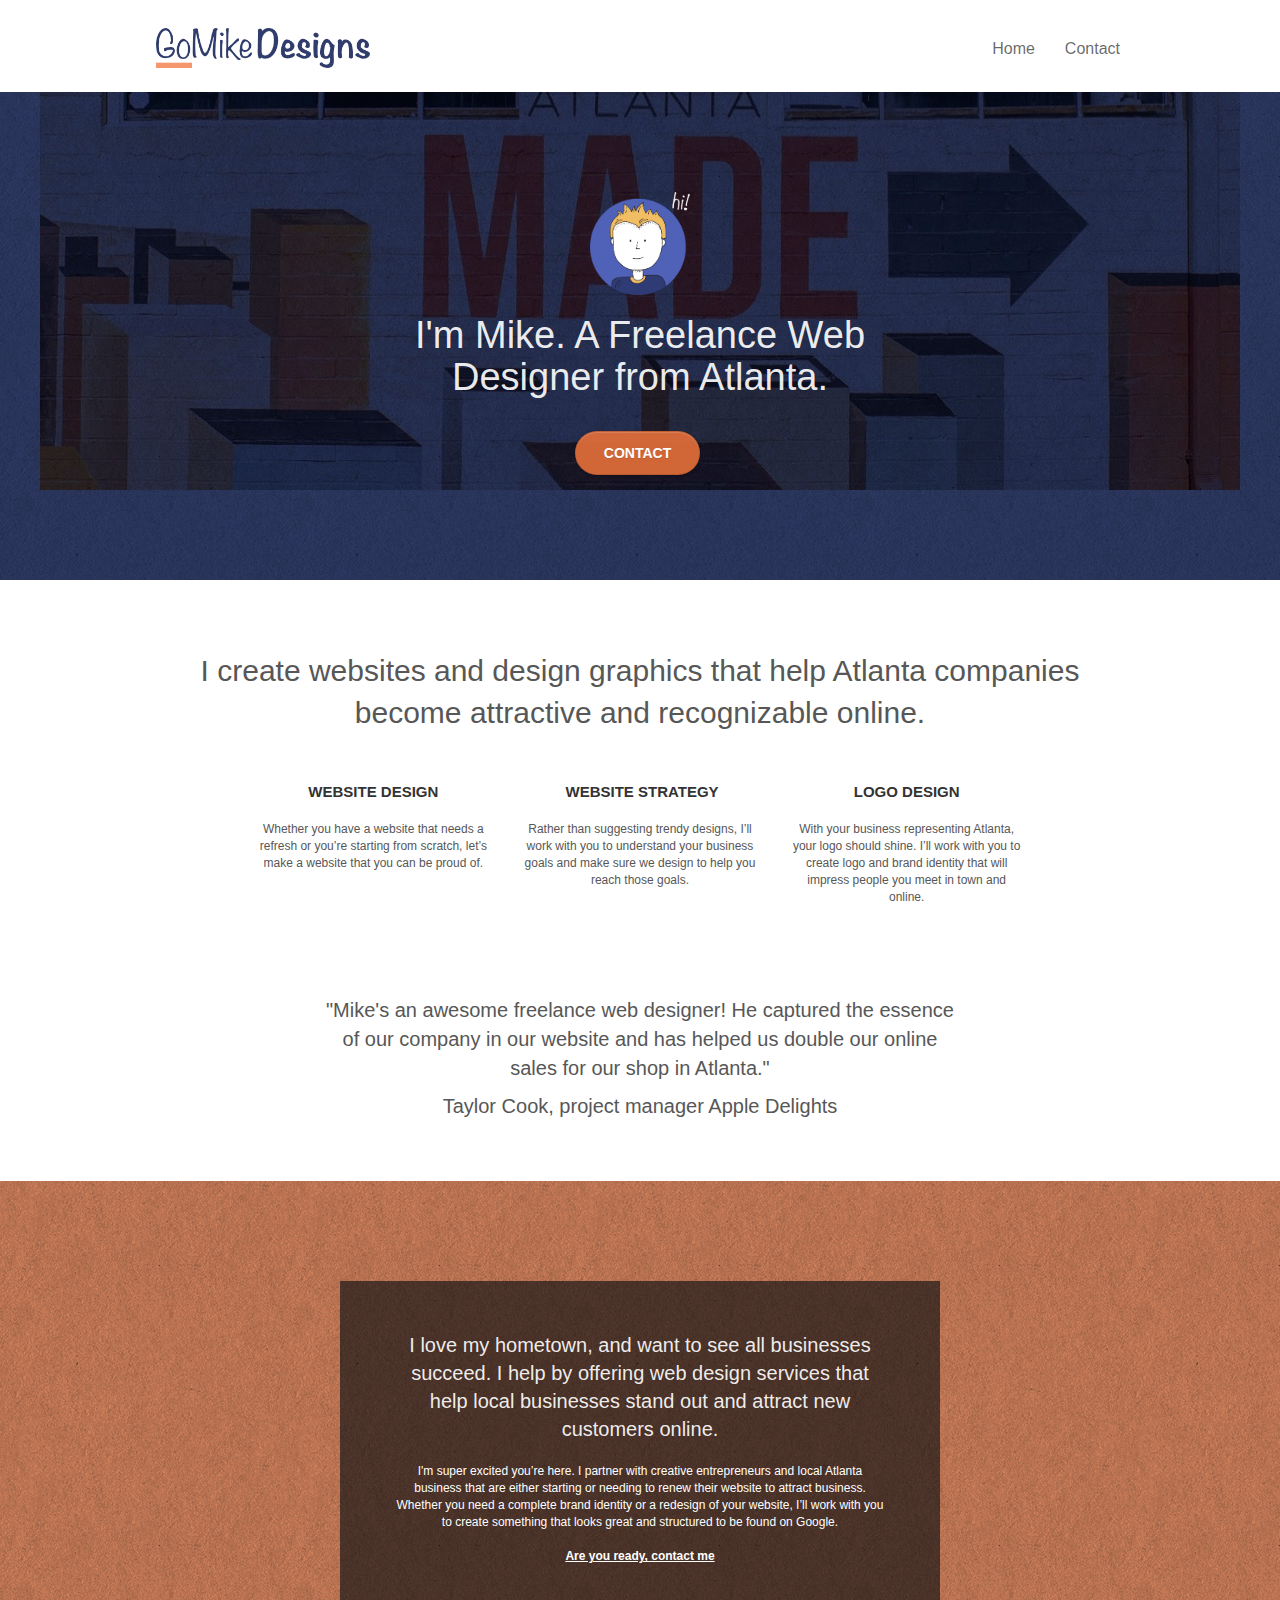
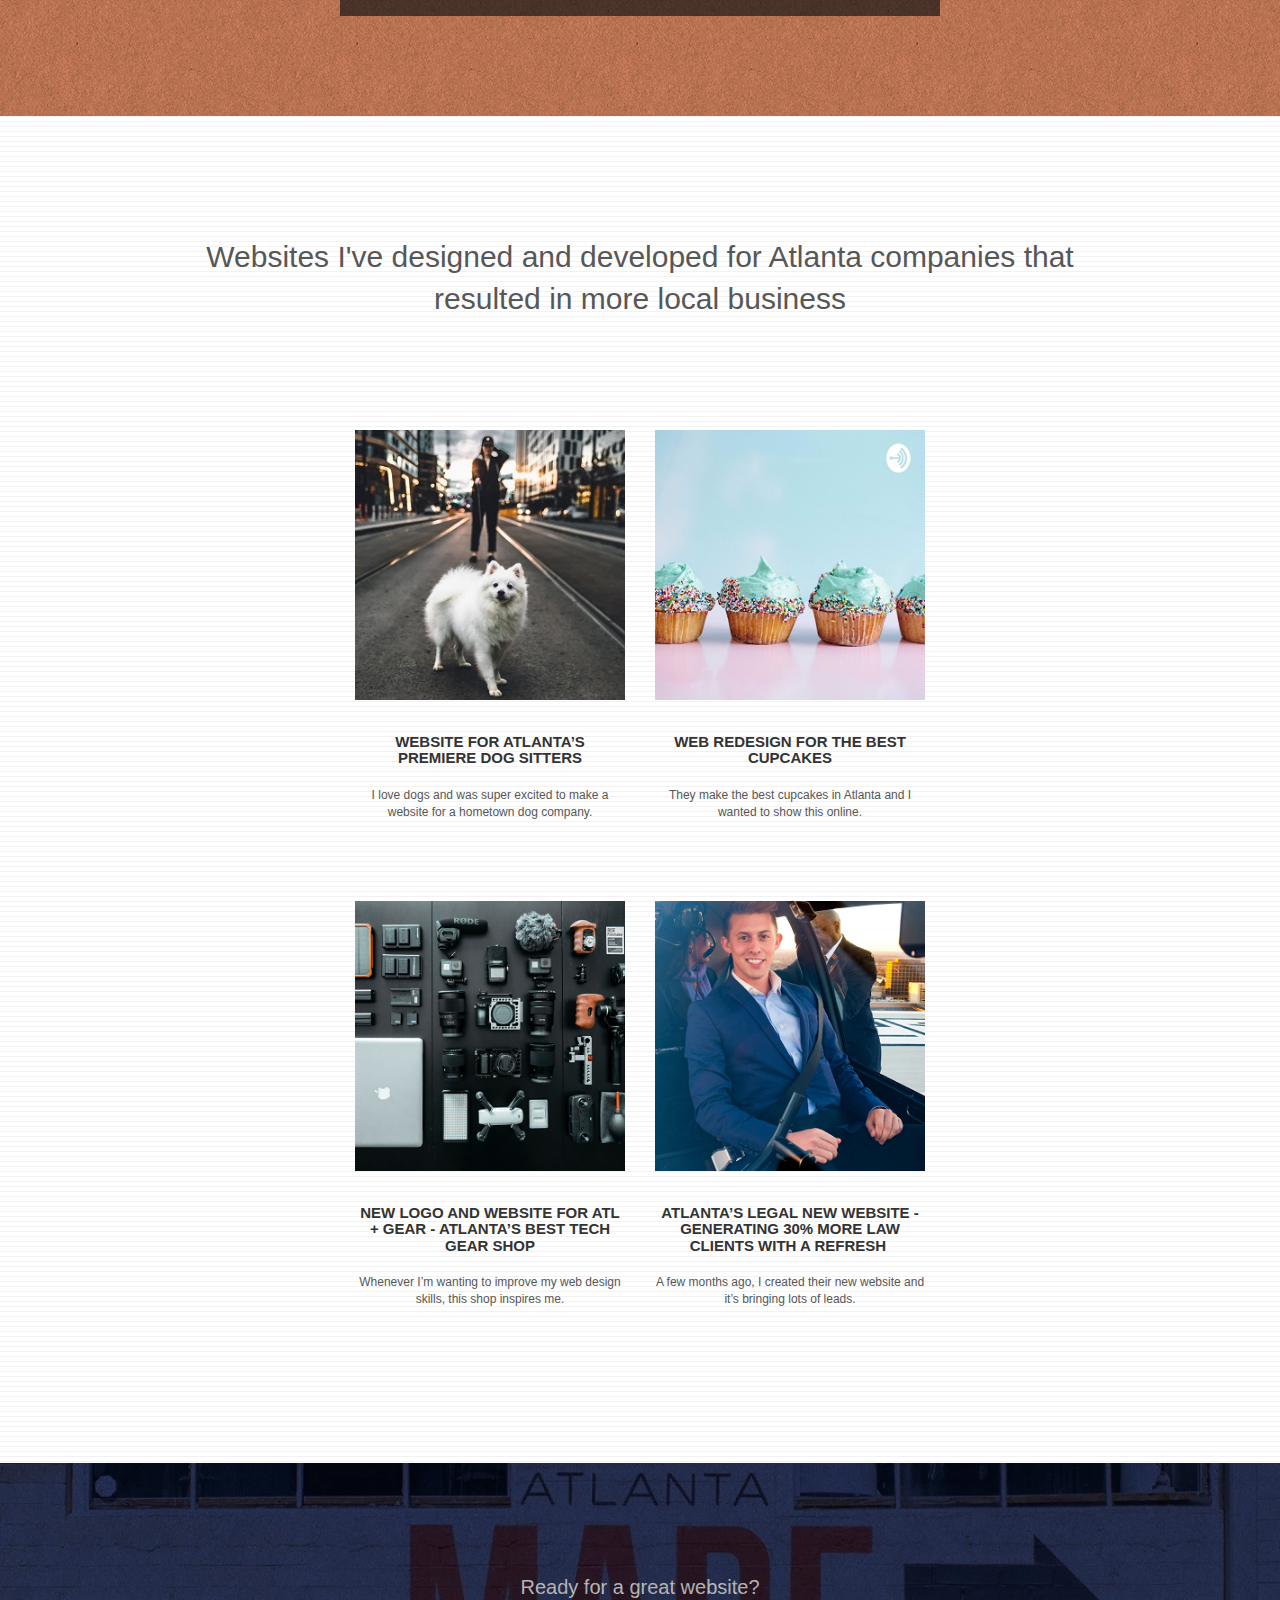
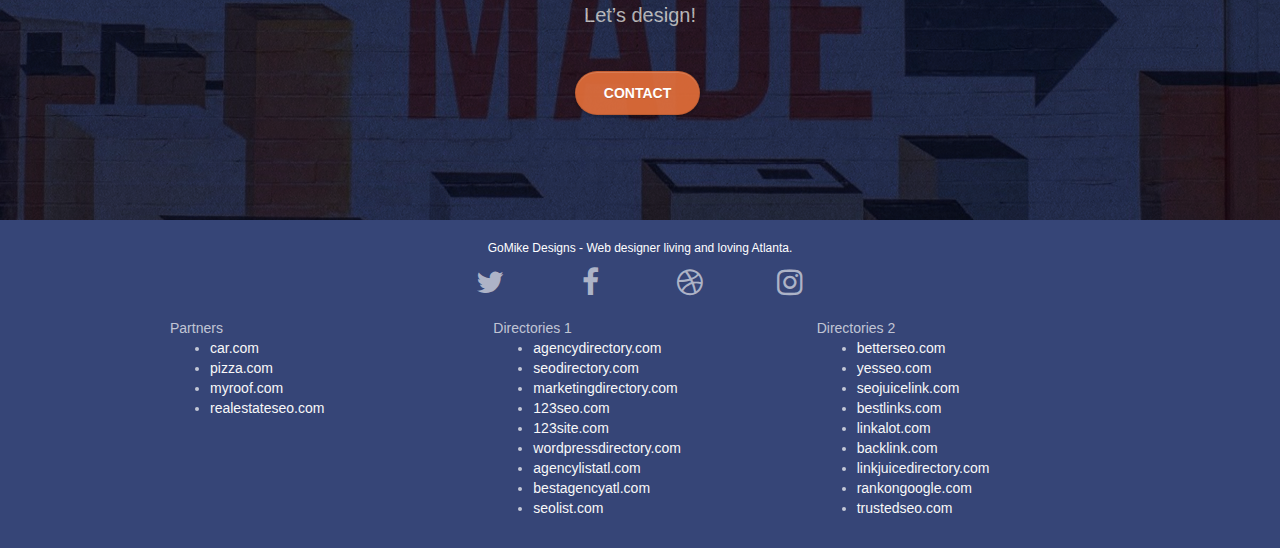
==== commit 301c1e82: "made it fully responsive and added JS again" ====
--- a/index.html
+++ b/index.html
@@ -1,5 +1,5 @@
 <!doctype html>
-<html lang="Default">
+<html lang="en">
 <head>
     <meta charset="utf-8">
     <meta name="description" content="This is Mike's website showcasing his objectives and projects as a freelance web designer from Atlanta.">
@@ -281,6 +281,10 @@
 
 </div>
 <!-- Main container END -->
-
+<script src="./js/jquery-2.1.0.js"></script>
+<script src="./js/bootstrap.js"></script>
+<script src="./js/blocs.js"></script>
+<script src="./js/jquery.touchSwipe.js"></script>
+<script src="./js/gmaps.js"></script>
 </body>
 </html>
--- a/styles.css
+++ b/styles.css
@@ -48,7 +48,6 @@
 }
 @media (min-width:1200px) {.container {width:1170px}
 }
-.row {margin-right:-15px;margin-left:-15px}
 .col-lg-1,.col-lg-10,.col-lg-11,.col-lg-12,.col-lg-2,.col-lg-3,.col-lg-4,.col-lg-5,.col-lg-6,.col-lg-7,.col-lg-8,.col-lg-9,.col-md-1,.col-md-10,.col-md-11,.col-md-12,.col-md-2,.col-md-3,.col-md-4,.col-md-5,.col-md-6,.col-md-7,.col-md-8,.col-md-9,.col-sm-1,.col-sm-10,.col-sm-11,.col-sm-12,.col-sm-2,.col-sm-3,.col-sm-4,.col-sm-5,.col-sm-6,.col-sm-7,.col-sm-8,.col-sm-9,.col-xs-1,.col-xs-10,.col-xs-11,.col-xs-12,.col-xs-2,.col-xs-3,.col-xs-4,.col-xs-5,.col-xs-6,.col-xs-7,.col-xs-8,.col-xs-9 {position:relative;min-height:1px;padding-right:15px;padding-left:15px}
 .col-xs-1,.col-xs-10,.col-xs-11,.col-xs-12,.col-xs-2,.col-xs-3,.col-xs-4,.col-xs-5,.col-xs-6,.col-xs-7,.col-xs-8,.col-xs-9 {float:left}
 .col-xs-12 {width:100%}
@@ -76,6 +75,8 @@
 .col-xs-offset-2 {margin-left:16.66666667%}
 .col-xs-offset-1 {margin-left:8.33333333%}
 .col-xs-offset-0 {margin-left:0}
+.col-sm-6 {display: flex; flex-direction: column; align-items: center;}
+.col-sm-6 img {margin-top: 20px;}
 @media (min-width:768px) {.col-sm-1,.col-sm-10,.col-sm-11,.col-sm-12,.col-sm-2,.col-sm-3,.col-sm-4,.col-sm-5,.col-sm-6,.col-sm-7,.col-sm-8,.col-sm-9 {float:left}
 .col-sm-12 {width:100%}
 .col-sm-11 {width:91.66666667%}
@@ -443,7 +444,7 @@
 .bgc-dark-slate-blue {background-color:#364577}
 .bgc-atomic-tangerine {background-color:#f3976c}
 .tc-white {color:#ffffffec!important}
-.btn-atomic-tangerine {background:#f3976c;color:#fff!important}
+.btn-atomic-tangerine {background:#e97039e3;color:#fff!important}
 .btn-atomic-tangerine:hover {background:#c27956!important;color:#fff!important}
 .ltc-white {color:#fff!important}
 .ltc-white:hover {color:#ccc!important}
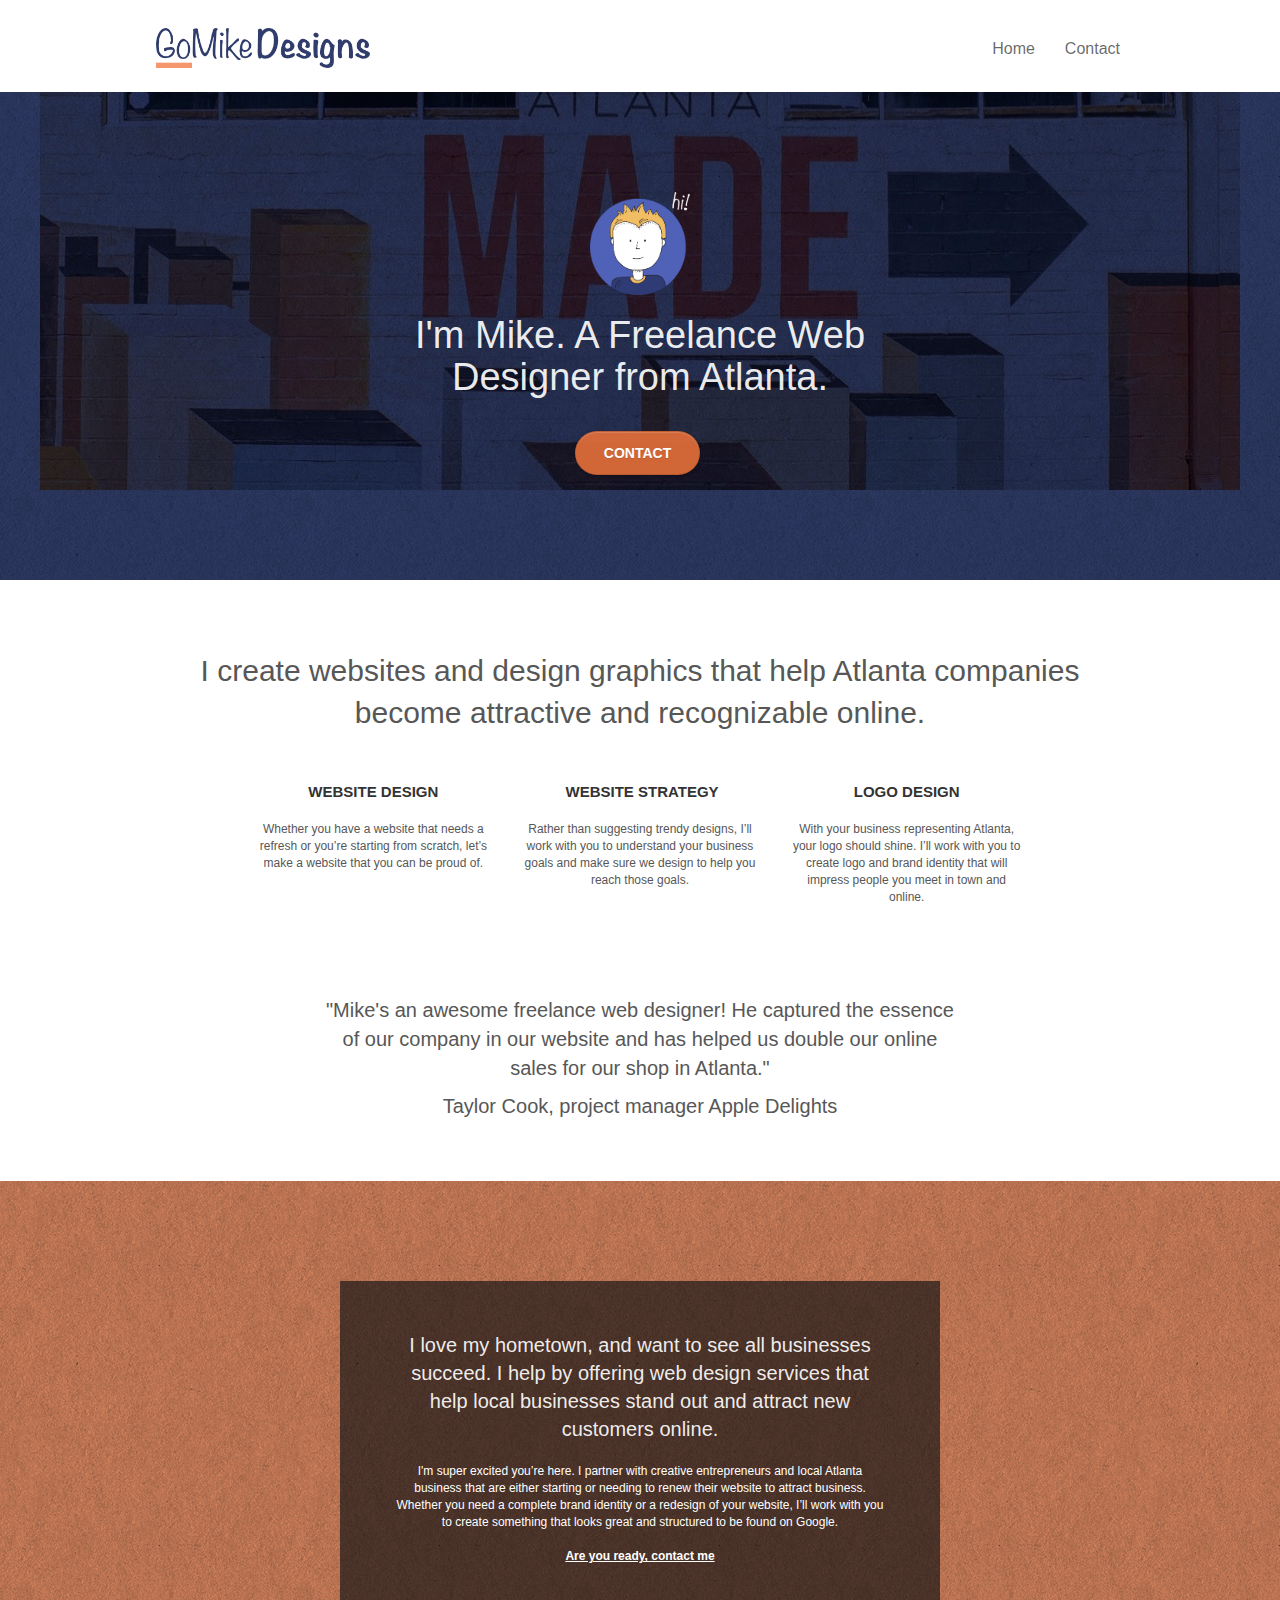
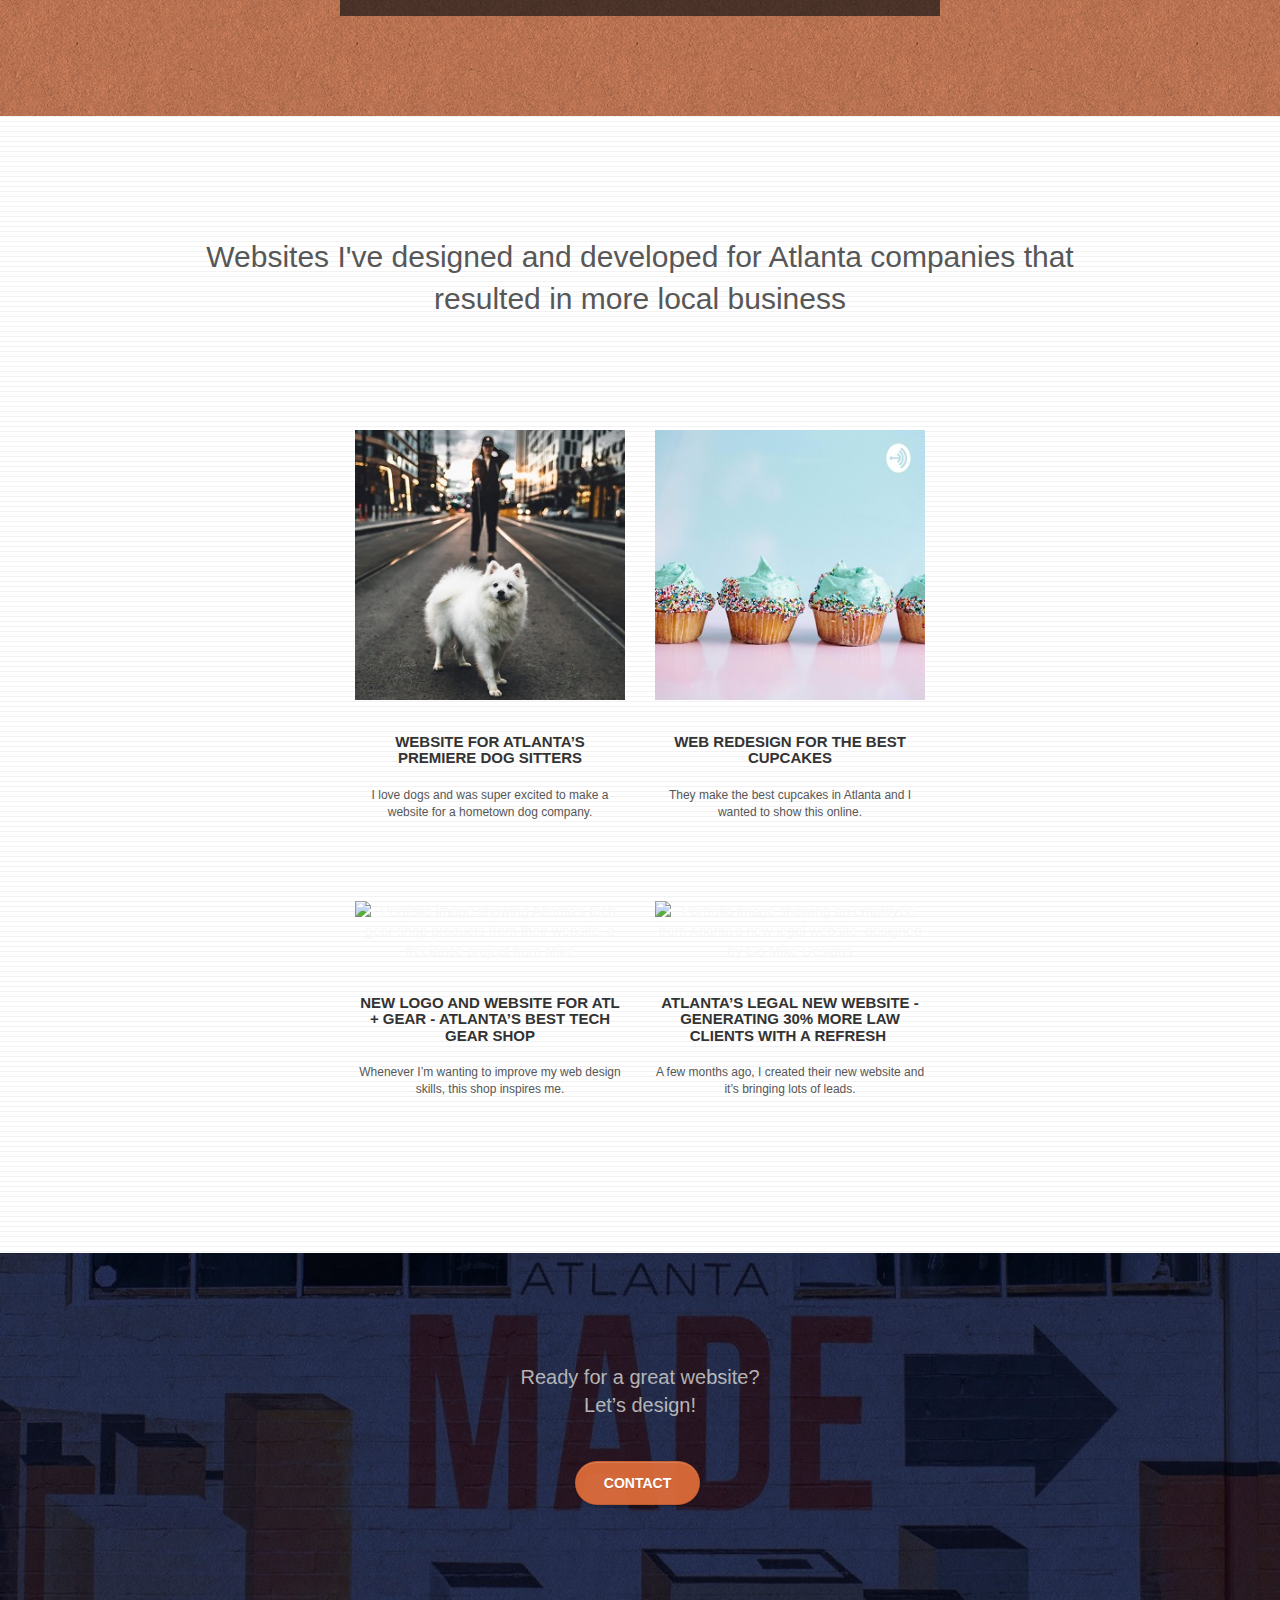
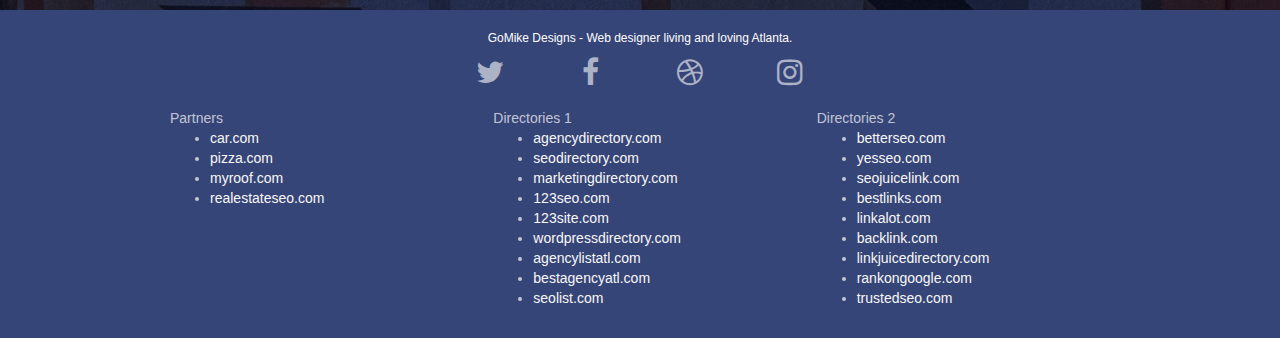
==== commit f154c363: "compressed images and debugging code" ====
--- a/index.html
+++ b/index.html
@@ -8,7 +8,7 @@
     
 	<link rel="stylesheet" type="text/css" href="styles.css">
 	<link rel="stylesheet" type="text/css" href="./css/font-awesome.css">
-
+	<link rel="stylesheet" type="text/css" href="./css/et-line.css">
     <title>Mike's Website</title>
 
     
@@ -167,7 +167,7 @@
 		</div>
 		<div class="row tight-width-whitespace portfolio-row">
 			<div class="col-sm-6">
-				<a href="#" data-lightbox="img/3.bmp" data-gallery-id="gallery-1" data-caption="New logo and website for Atlanta's best tech gear shop" data-frame="snapshot-lb"><img src="img/3.bmp" class="img-responsive portfolio-thumb" alt="Portfolio image showing Atlanta's tech gear shop products from their website, a freelance project from Mike" /></a>
+				<a href="#" data-lightbox="img/3.jpg" data-gallery-id="gallery-1" data-caption="New logo and website for Atlanta's best tech gear shop" data-frame="snapshot-lb"><img src="img/3.jpg" class="img-responsive portfolio-thumb" alt="Portfolio image showing Atlanta's tech gear shop products from their website, a freelance project from Mike" /></a>
 				<h3 class="mg-md text-center">
 					New logo and website for Atl + Gear - Atlanta&rsquo;s best tech gear shop
 				</h3>
@@ -176,7 +176,7 @@
 				</p>
 			</div>
 			<div class="col-sm-6">
-				<a href="#" data-lightbox="img/4.bmp" data-gallery-id="gallery-1" data-caption="Atlanta's legal website generates 30% more clients after web redesign" data-frame="snapshot-lb"><img src="img/4.bmp" class="img-responsive portfolio-thumb" alt="Portfolio image showing an employee from Atlanta's new legal website, designed by Go Mike Designs" /></a>
+				<a href="#" data-lightbox="img/4.jpg" data-gallery-id="gallery-1" data-caption="Atlanta's legal website generates 30% more clients after web redesign" data-frame="snapshot-lb"><img src="img/4.jpg" class="img-responsive portfolio-thumb" alt="Portfolio image showing an employee from Atlanta's new legal website, designed by Go Mike Designs" /></a>
 				<h3 class="mg-md text-center">
 					Atlanta&rsquo;s legal new website - Generating 30% more law clients with a refresh&nbsp;
 				</h3>
@@ -283,8 +283,6 @@
 <!-- Main container END -->
 <script src="./js/jquery-2.1.0.js"></script>
 <script src="./js/bootstrap.js"></script>
-<script src="./js/blocs.js"></script>
-<script src="./js/jquery.touchSwipe.js"></script>
-<script src="./js/gmaps.js"></script>
+
 </body>
 </html>
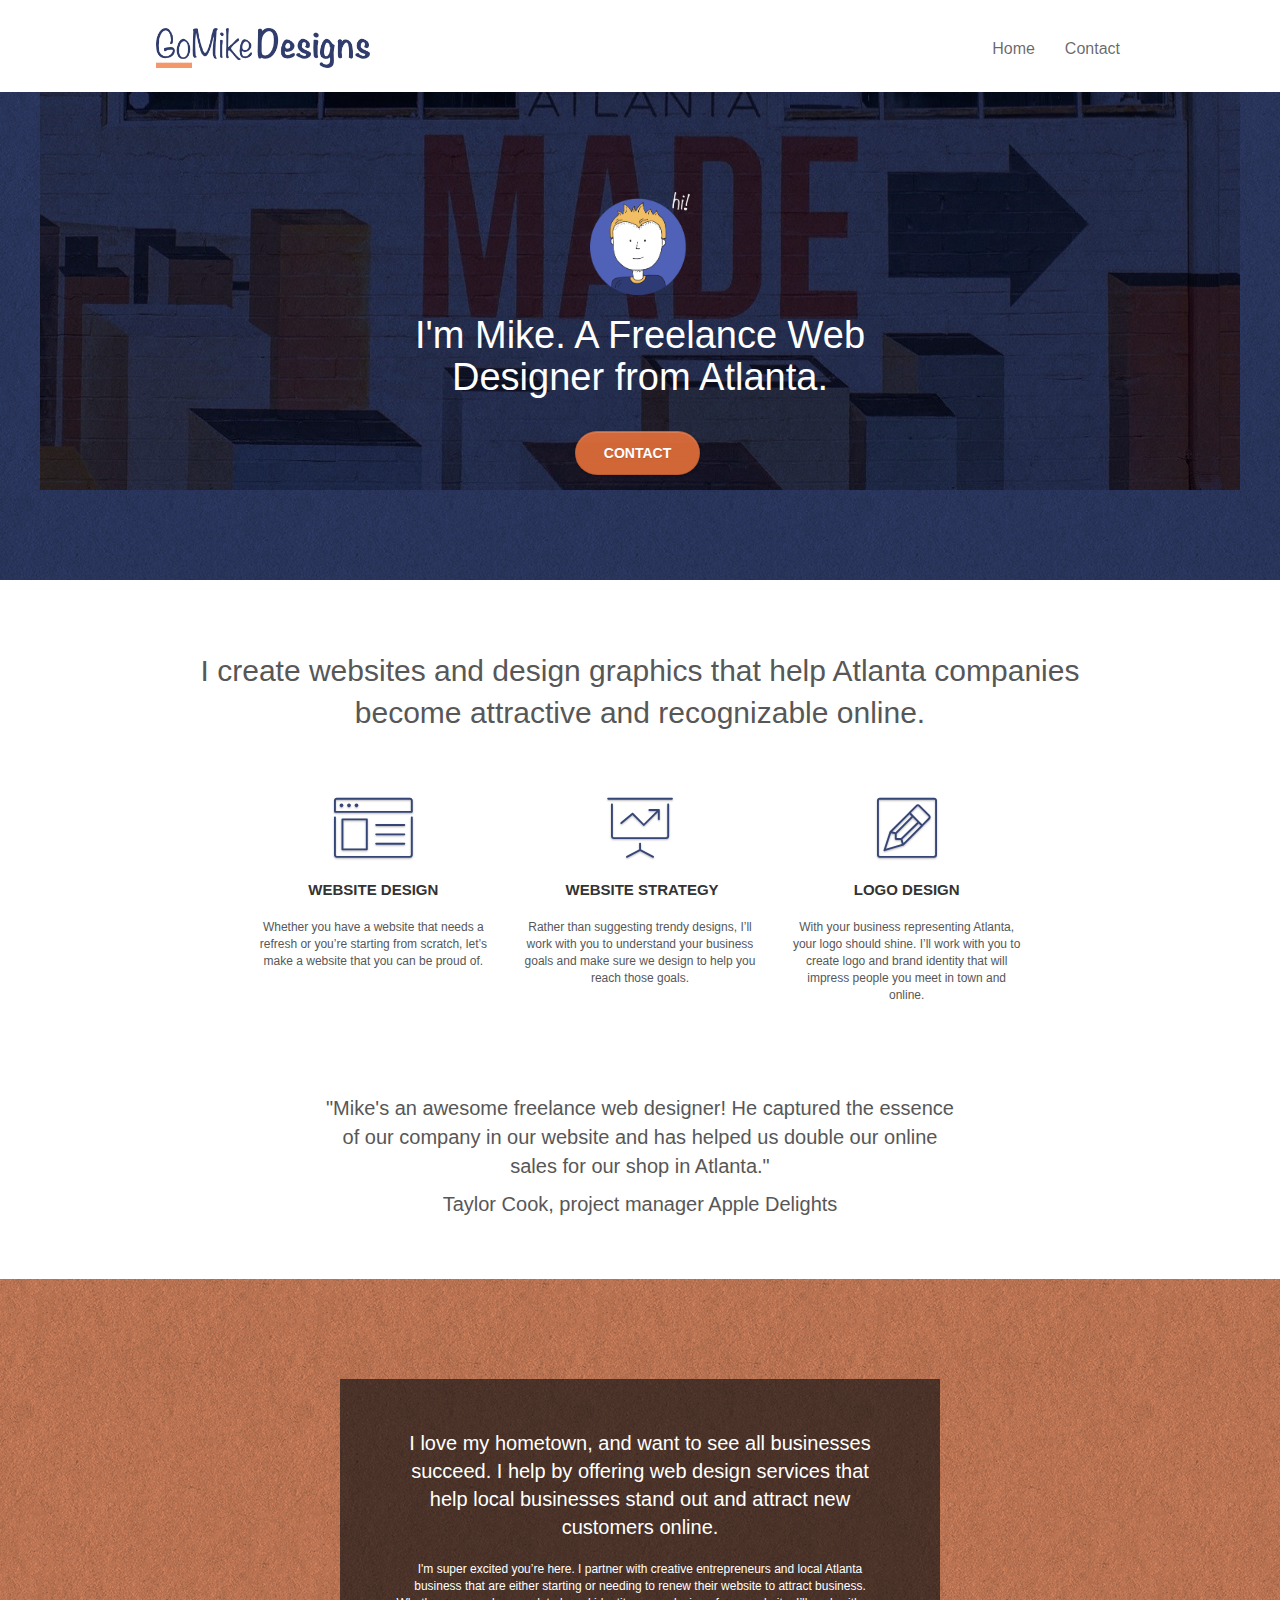
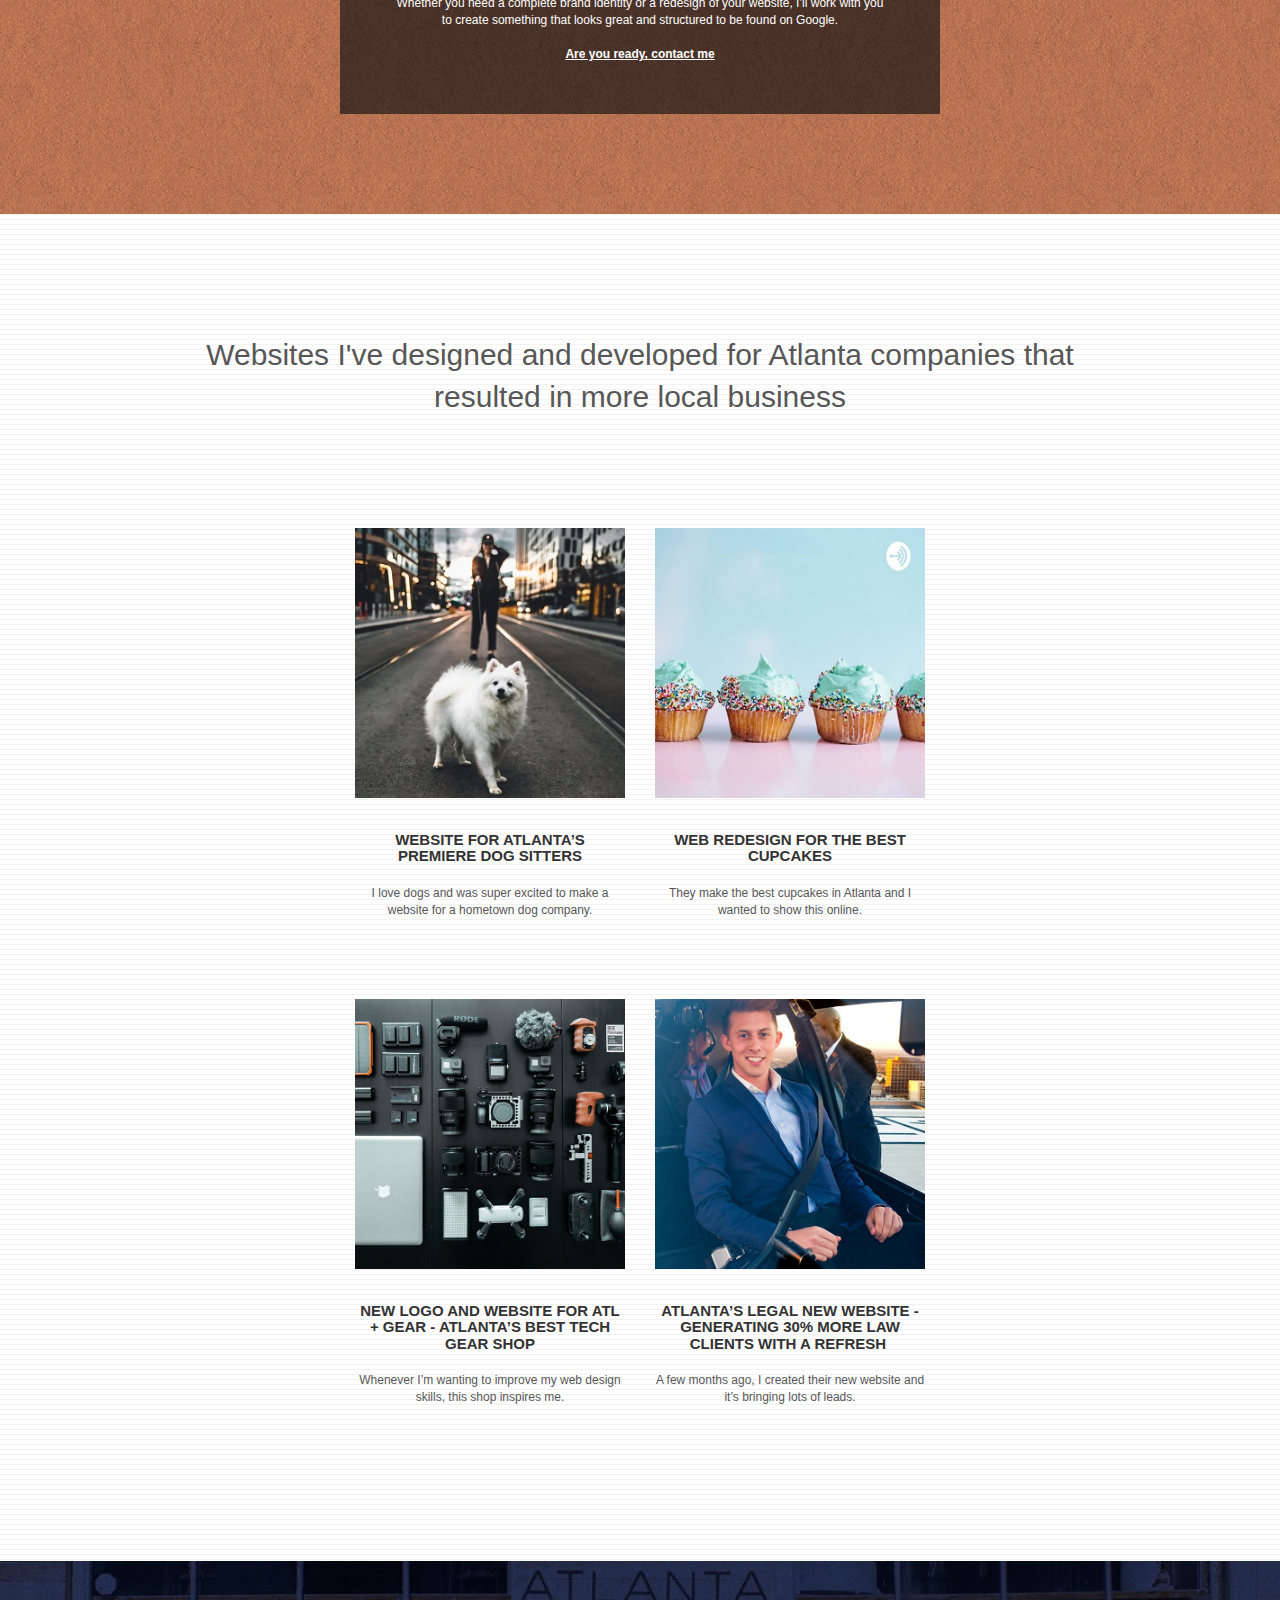
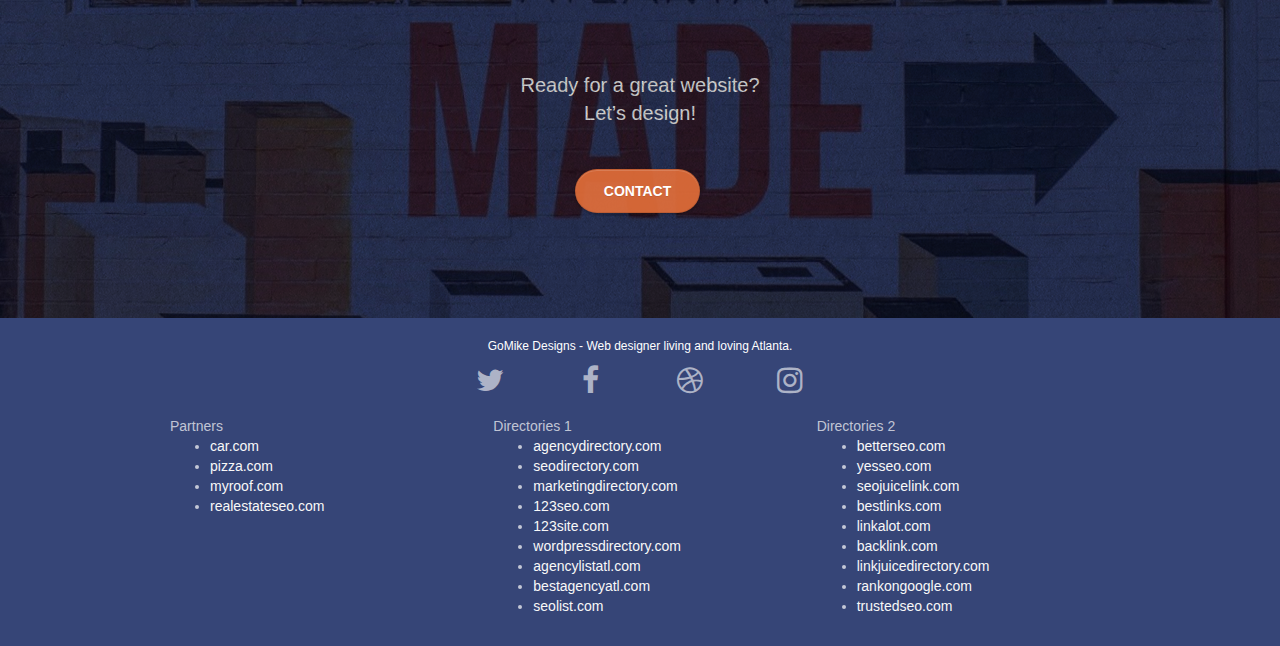
==== commit 28a73a2b: "replaced bootstrap file" ====
--- a/index.html
+++ b/index.html
@@ -282,7 +282,7 @@
 </div>
 <!-- Main container END -->
 <script src="./js/jquery-2.1.0.js"></script>
-<script src="./js/bootstrap.js"></script>
+<script src="./js/bootstrap.min.js"></script>
 
 </body>
 </html>
--- a/styles.css
+++ b/styles.css
@@ -443,7 +443,7 @@
 .bgc-white {background-color:#fff}
 .bgc-dark-slate-blue {background-color:#364577}
 .bgc-atomic-tangerine {background-color:#f3976c}
-.tc-white {color:#ffffffec!important}
+.tc-white {color:#ffffff!important}
 .btn-atomic-tangerine {background:#e97039e3;color:#fff!important}
 .btn-atomic-tangerine:hover {background:#c27956!important;color:#fff!important}
 .ltc-white {color:#fff!important}
--- a/css/et-line.css
+++ b/css/et-line.css
@@ -0,0 +1,519 @@
+@font-face {
+    font-family: et-line;
+    src: url(../fonts/et-line.eot);
+    src: url(../fonts/et-line.eot?#iefix) format('embedded-opentype'), url(../fonts/et-line.woff) format('woff'), url(../fonts/et-line.ttf) format('truetype'), url(../fonts/et-line.svg#et-line) format('svg');
+    font-weight: 400;
+    font-style: normal
+}
+
+.et-icon-adjustments,
+.et-icon-alarmclock,
+.et-icon-anchor,
+.et-icon-aperture,
+.et-icon-attachment,
+.et-icon-bargraph,
+.et-icon-basket,
+.et-icon-beaker,
+.et-icon-bike,
+.et-icon-book-open,
+.et-icon-briefcase,
+.et-icon-browser,
+.et-icon-calendar,
+.et-icon-camera,
+.et-icon-caution,
+.et-icon-chat,
+.et-icon-circle-compass,
+.et-icon-clipboard,
+.et-icon-clock,
+.et-icon-cloud,
+.et-icon-compass,
+.et-icon-desktop,
+.et-icon-dial,
+.et-icon-document,
+.et-icon-documents,
+.et-icon-download,
+.et-icon-dribbble,
+.et-icon-edit,
+.et-icon-envelope,
+.et-icon-expand,
+.et-icon-facebook,
+.et-icon-flag,
+.et-icon-focus,
+.et-icon-gears,
+.et-icon-genius,
+.et-icon-gift,
+.et-icon-global,
+.et-icon-globe,
+.et-icon-googleplus,
+.et-icon-grid,
+.et-icon-happy,
+.et-icon-hazardous,
+.et-icon-heart,
+.et-icon-hotairballoon,
+.et-icon-hourglass,
+.et-icon-key,
+.et-icon-laptop,
+.et-icon-layers,
+.et-icon-lifesaver,
+.et-icon-lightbulb,
+.et-icon-linegraph,
+.et-icon-linkedin,
+.et-icon-lock,
+.et-icon-magnifying-glass,
+.et-icon-map,
+.et-icon-map-pin,
+.et-icon-megaphone,
+.et-icon-mic,
+.et-icon-mobile,
+.et-icon-newspaper,
+.et-icon-notebook,
+.et-icon-paintbrush,
+.et-icon-paperclip,
+.et-icon-pencil,
+.et-icon-phone,
+.et-icon-picture,
+.et-icon-pictures,
+.et-icon-piechart,
+.et-icon-presentation,
+.et-icon-pricetags,
+.et-icon-printer,
+.et-icon-profile-female,
+.et-icon-profile-male,
+.et-icon-puzzle,
+.et-icon-quote,
+.et-icon-recycle,
+.et-icon-refresh,
+.et-icon-ribbon,
+.et-icon-rss,
+.et-icon-sad,
+.et-icon-scissors,
+.et-icon-scope,
+.et-icon-search,
+.et-icon-shield,
+.et-icon-speedometer,
+.et-icon-strategy,
+.et-icon-streetsign,
+.et-icon-tablet,
+.et-icon-target,
+.et-icon-telescope,
+.et-icon-toolbox,
+.et-icon-tools,
+.et-icon-tools-2,
+.et-icon-trophy,
+.et-icon-tumblr,
+.et-icon-twitter,
+.et-icon-upload,
+.et-icon-video,
+.et-icon-wallet,
+.et-icon-wine {
+    font-family: et-line;
+    speak: none;
+    font-style: normal;
+    font-weight: 400;
+    font-variant: normal;
+    text-transform: none;
+    line-height: 1;
+    -webkit-font-smoothing: antialiased;
+    -moz-osx-font-smoothing: grayscale;
+    display: inline-block
+}
+
+.et-icon-mobile:before {
+    content: "\e000"
+}
+
+.et-icon-laptop:before {
+    content: "\e001"
+}
+
+.et-icon-desktop:before {
+    content: "\e002"
+}
+
+.et-icon-tablet:before {
+    content: "\e003"
+}
+
+.et-icon-phone:before {
+    content: "\e004"
+}
+
+.et-icon-document:before {
+    content: "\e005"
+}
+
+.et-icon-documents:before {
+    content: "\e006"
+}
+
+.et-icon-search:before {
+    content: "\e007"
+}
+
+.et-icon-clipboard:before {
+    content: "\e008"
+}
+
+.et-icon-newspaper:before {
+    content: "\e009"
+}
+
+.et-icon-notebook:before {
+    content: "\e00a"
+}
+
+.et-icon-book-open:before {
+    content: "\e00b"
+}
+
+.et-icon-browser:before {
+    content: "\e00c"
+}
+
+.et-icon-calendar:before {
+    content: "\e00d"
+}
+
+.et-icon-presentation:before {
+    content: "\e00e"
+}
+
+.et-icon-picture:before {
+    content: "\e00f"
+}
+
+.et-icon-pictures:before {
+    content: "\e010"
+}
+
+.et-icon-video:before {
+    content: "\e011"
+}
+
+.et-icon-camera:before {
+    content: "\e012"
+}
+
+.et-icon-printer:before {
+    content: "\e013"
+}
+
+.et-icon-toolbox:before {
+    content: "\e014"
+}
+
+.et-icon-briefcase:before {
+    content: "\e015"
+}
+
+.et-icon-wallet:before {
+    content: "\e016"
+}
+
+.et-icon-gift:before {
+    content: "\e017"
+}
+
+.et-icon-bargraph:before {
+    content: "\e018"
+}
+
+.et-icon-grid:before {
+    content: "\e019"
+}
+
+.et-icon-expand:before {
+    content: "\e01a"
+}
+
+.et-icon-focus:before {
+    content: "\e01b"
+}
+
+.et-icon-edit:before {
+    content: "\e01c"
+}
+
+.et-icon-adjustments:before {
+    content: "\e01d"
+}
+
+.et-icon-ribbon:before {
+    content: "\e01e"
+}
+
+.et-icon-hourglass:before {
+    content: "\e01f"
+}
+
+.et-icon-lock:before {
+    content: "\e020"
+}
+
+.et-icon-megaphone:before {
+    content: "\e021"
+}
+
+.et-icon-shield:before {
+    content: "\e022"
+}
+
+.et-icon-trophy:before {
+    content: "\e023"
+}
+
+.et-icon-flag:before {
+    content: "\e024"
+}
+
+.et-icon-map:before {
+    content: "\e025"
+}
+
+.et-icon-puzzle:before {
+    content: "\e026"
+}
+
+.et-icon-basket:before {
+    content: "\e027"
+}
+
+.et-icon-envelope:before {
+    content: "\e028"
+}
+
+.et-icon-streetsign:before {
+    content: "\e029"
+}
+
+.et-icon-telescope:before {
+    content: "\e02a"
+}
+
+.et-icon-gears:before {
+    content: "\e02b"
+}
+
+.et-icon-key:before {
+    content: "\e02c"
+}
+
+.et-icon-paperclip:before {
+    content: "\e02d"
+}
+
+.et-icon-attachment:before {
+    content: "\e02e"
+}
+
+.et-icon-pricetags:before {
+    content: "\e02f"
+}
+
+.et-icon-lightbulb:before {
+    content: "\e030"
+}
+
+.et-icon-layers:before {
+    content: "\e031"
+}
+
+.et-icon-pencil:before {
+    content: "\e032"
+}
+
+.et-icon-tools:before {
+    content: "\e033"
+}
+
+.et-icon-tools-2:before {
+    content: "\e034"
+}
+
+.et-icon-scissors:before {
+    content: "\e035"
+}
+
+.et-icon-paintbrush:before {
+    content: "\e036"
+}
+
+.et-icon-magnifying-glass:before {
+    content: "\e037"
+}
+
+.et-icon-circle-compass:before {
+    content: "\e038"
+}
+
+.et-icon-linegraph:before {
+    content: "\e039"
+}
+
+.et-icon-mic:before {
+    content: "\e03a"
+}
+
+.et-icon-strategy:before {
+    content: "\e03b"
+}
+
+.et-icon-beaker:before {
+    content: "\e03c"
+}
+
+.et-icon-caution:before {
+    content: "\e03d"
+}
+
+.et-icon-recycle:before {
+    content: "\e03e"
+}
+
+.et-icon-anchor:before {
+    content: "\e03f"
+}
+
+.et-icon-profile-male:before {
+    content: "\e040"
+}
+
+.et-icon-profile-female:before {
+    content: "\e041"
+}
+
+.et-icon-bike:before {
+    content: "\e042"
+}
+
+.et-icon-wine:before {
+    content: "\e043"
+}
+
+.et-icon-hotairballoon:before {
+    content: "\e044"
+}
+
+.et-icon-globe:before {
+    content: "\e045"
+}
+
+.et-icon-genius:before {
+    content: "\e046"
+}
+
+.et-icon-map-pin:before {
+    content: "\e047"
+}
+
+.et-icon-dial:before {
+    content: "\e048"
+}
+
+.et-icon-chat:before {
+    content: "\e049"
+}
+
+.et-icon-heart:before {
+    content: "\e04a"
+}
+
+.et-icon-cloud:before {
+    content: "\e04b"
+}
+
+.et-icon-upload:before {
+    content: "\e04c"
+}
+
+.et-icon-download:before {
+    content: "\e04d"
+}
+
+.et-icon-target:before {
+    content: "\e04e"
+}
+
+.et-icon-hazardous:before {
+    content: "\e04f"
+}
+
+.et-icon-piechart:before {
+    content: "\e050"
+}
+
+.et-icon-speedometer:before {
+    content: "\e051"
+}
+
+.et-icon-global:before {
+    content: "\e052"
+}
+
+.et-icon-compass:before {
+    content: "\e053"
+}
+
+.et-icon-lifesaver:before {
+    content: "\e054"
+}
+
+.et-icon-clock:before {
+    content: "\e055"
+}
+
+.et-icon-aperture:before {
+    content: "\e056"
+}
+
+.et-icon-quote:before {
+    content: "\e057"
+}
+
+.et-icon-scope:before {
+    content: "\e058"
+}
+
+.et-icon-alarmclock:before {
+    content: "\e059"
+}
+
+.et-icon-refresh:before {
+    content: "\e05a"
+}
+
+.et-icon-happy:before {
+    content: "\e05b"
+}
+
+.et-icon-sad:before {
+    content: "\e05c"
+}
+
+.et-icon-facebook:before {
+    content: "\e05d"
+}
+
+.et-icon-twitter:before {
+    content: "\e05e"
+}
+
+.et-icon-googleplus:before {
+    content: "\e05f"
+}
+
+.et-icon-rss:before {
+    content: "\e060"
+}
+
+.et-icon-tumblr:before {
+    content: "\e061"
+}
+
+.et-icon-linkedin:before {
+    content: "\e062"
+}
+
+.et-icon-dribbble:before {
+    content: "\e063"
+}